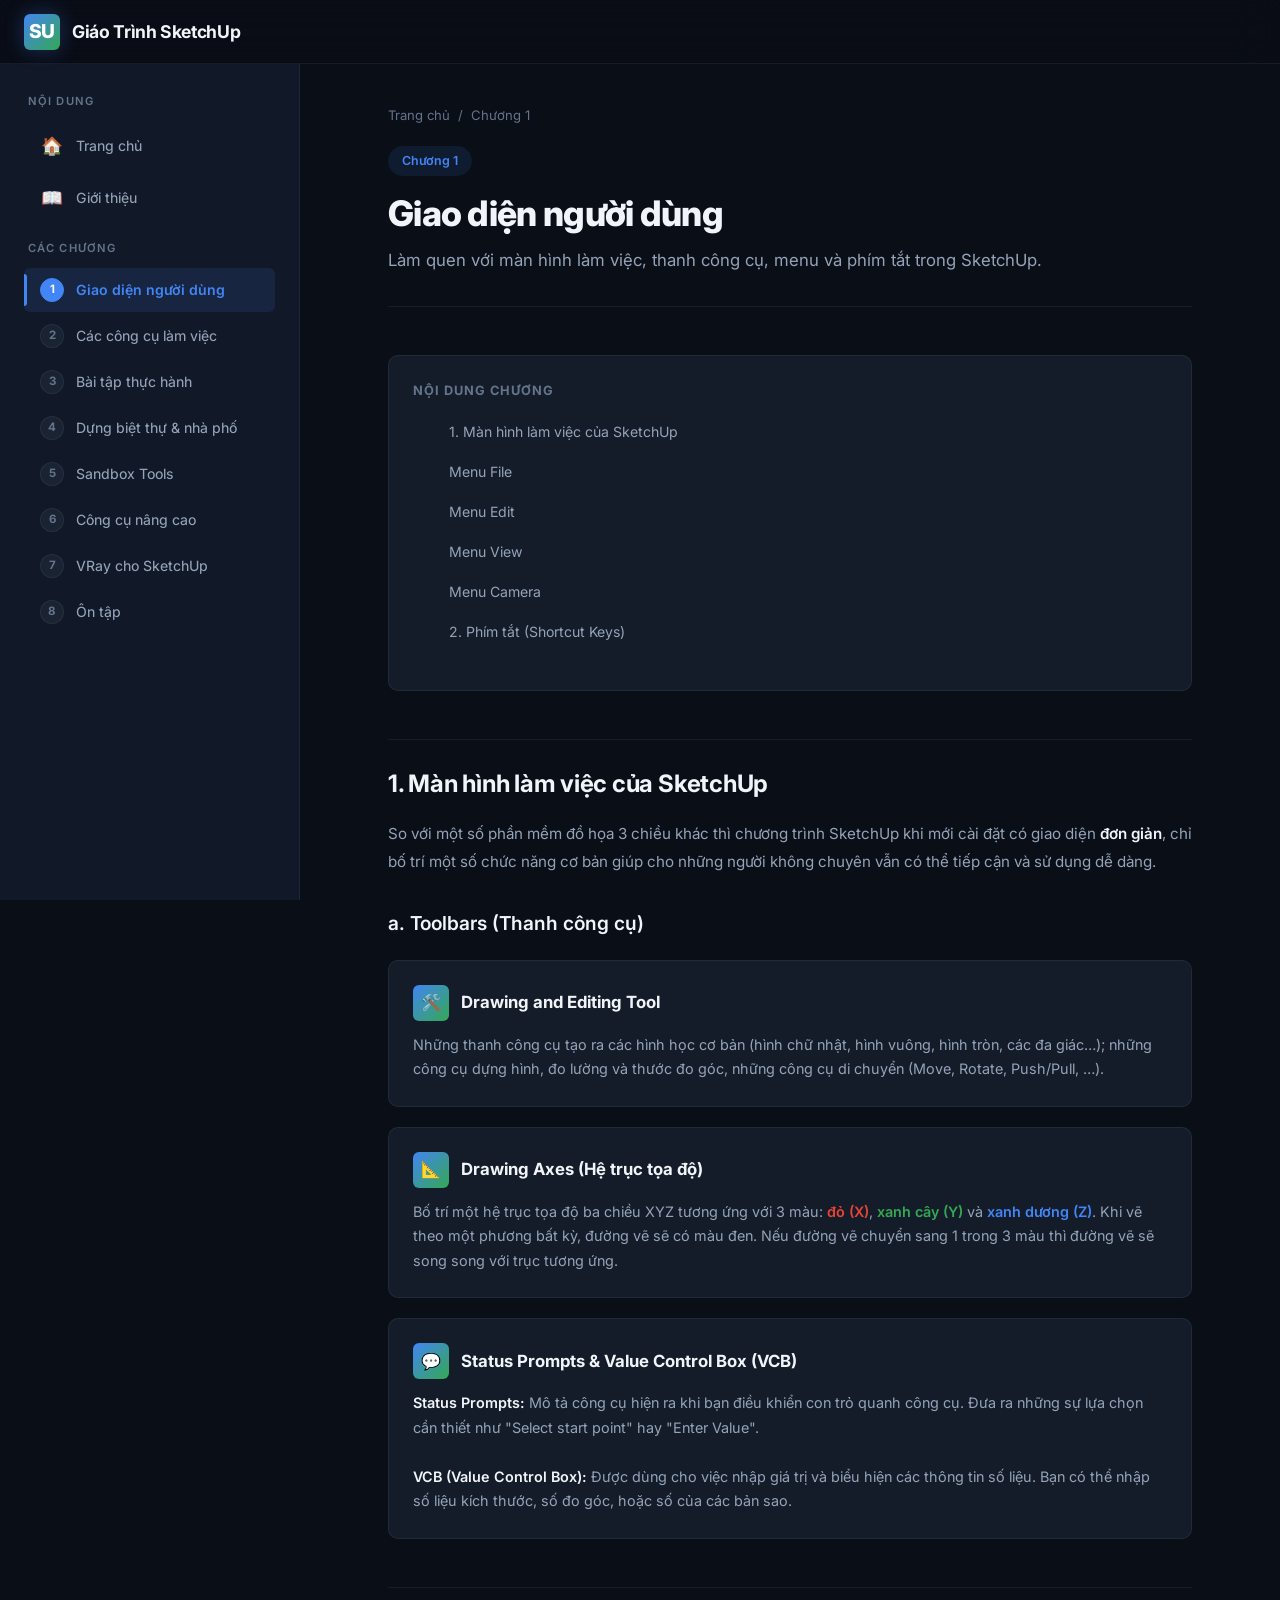
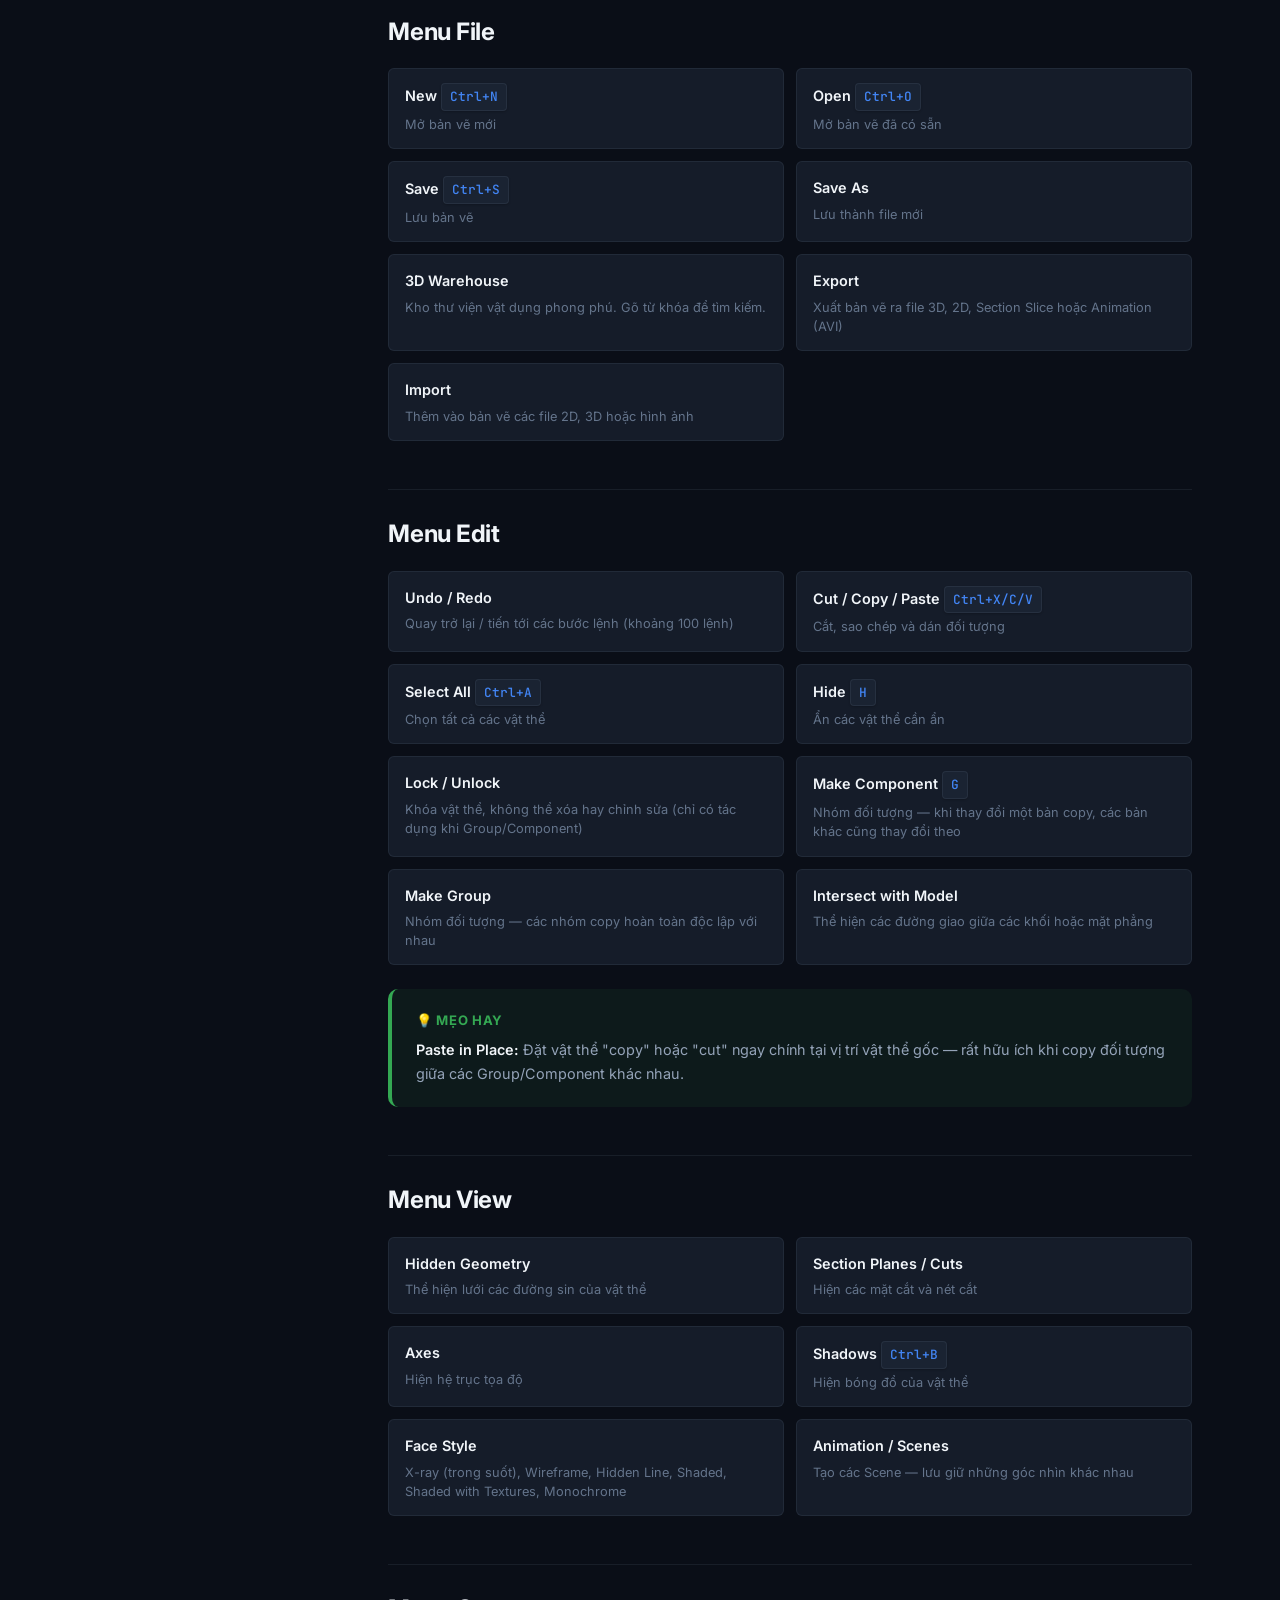
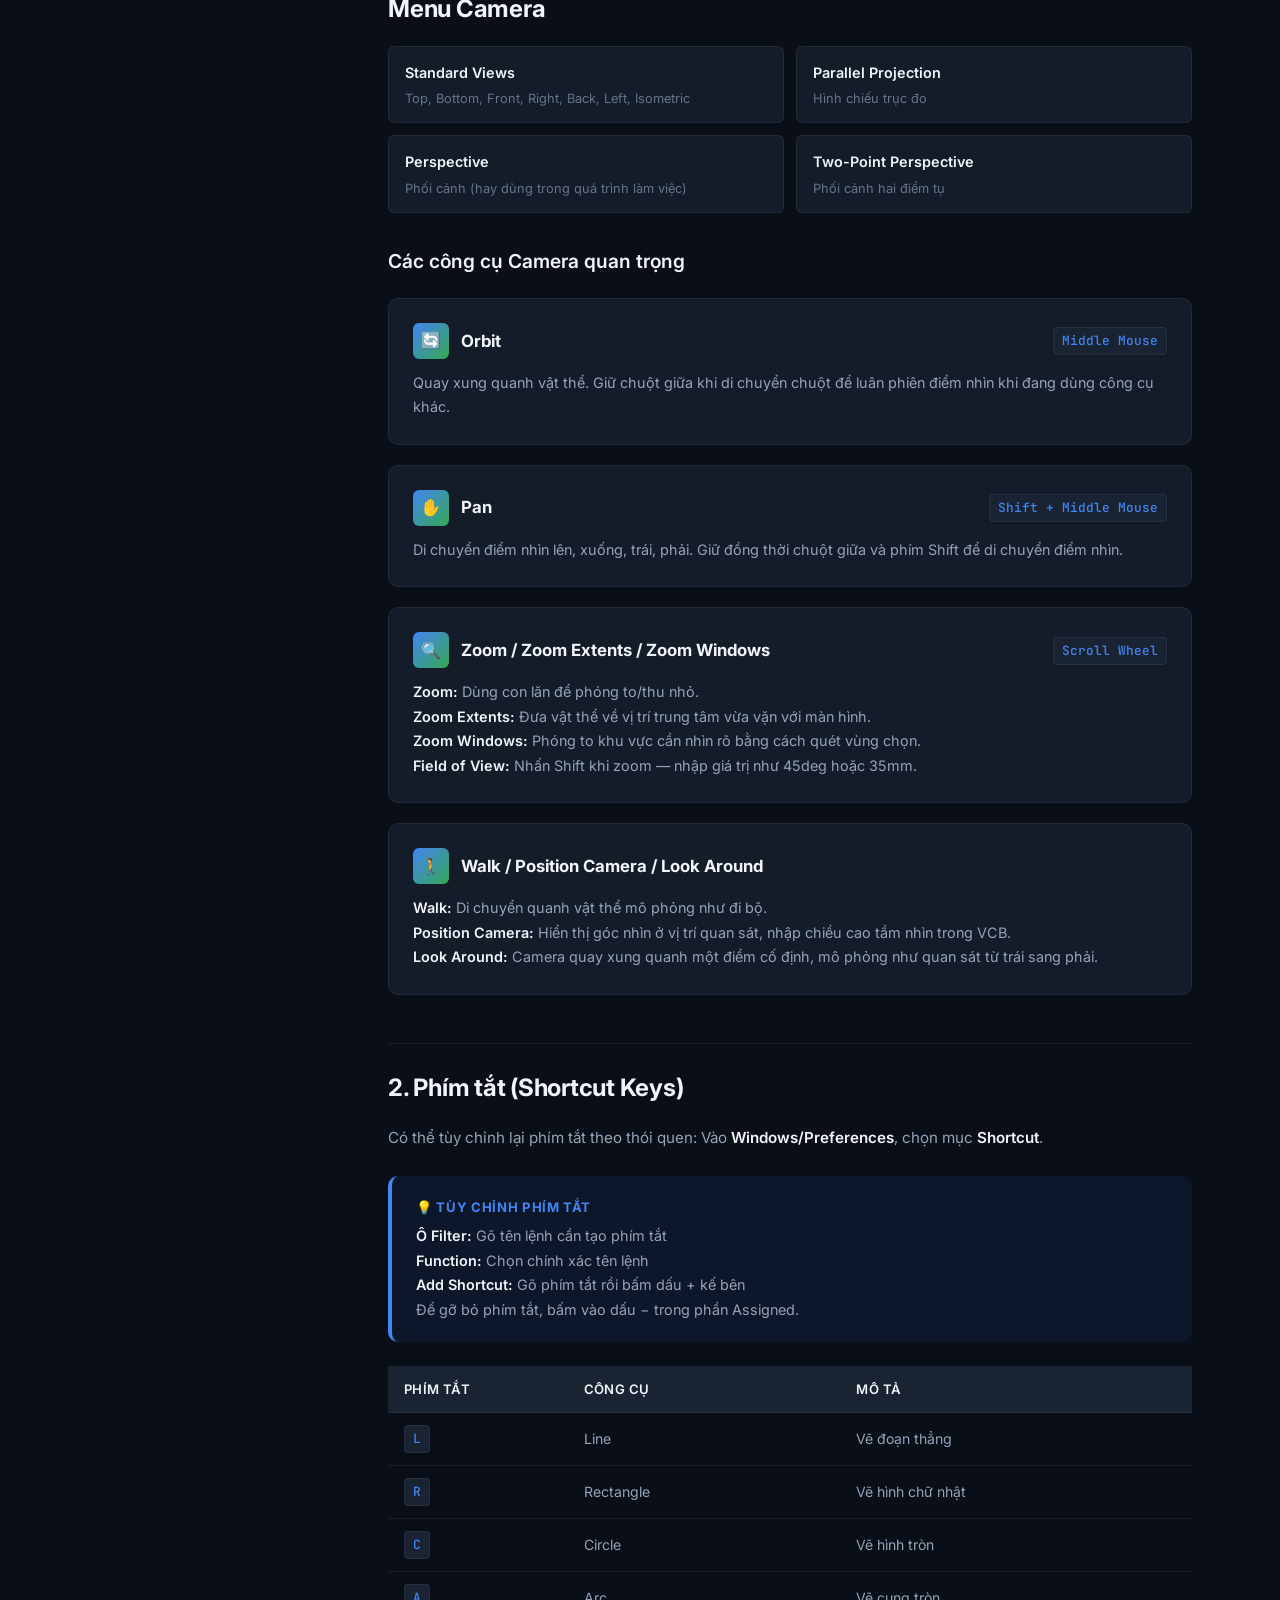
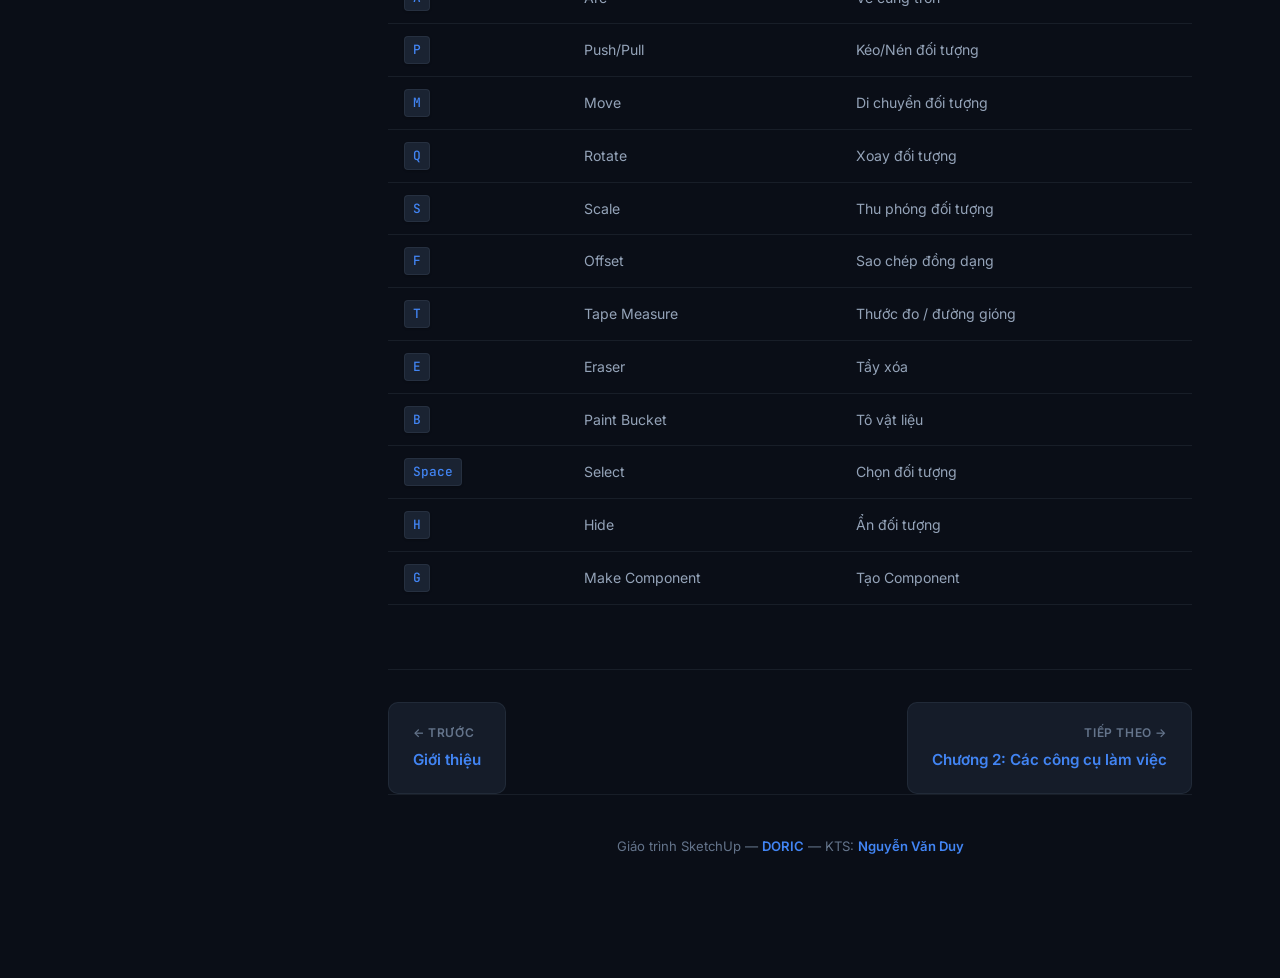
==== chapters/chuong1.html @ 097f3150 "Giao trinh SketchUp - 8 chuong + 9 du an thuc hanh" ====
<!DOCTYPE html>
<html lang="vi">
<head>
  <meta charset="UTF-8">
  <meta name="viewport" content="width=device-width, initial-scale=1.0">
  <meta name="description" content="Chương 1: Giao diện người dùng SketchUp - Toolbars, Menu, Shortcut Keys">
  <title>Chương 1: Giao diện người dùng | Giáo Trình SketchUp</title>
  <link rel="stylesheet" href="../styles.css">
</head>
<body>
  <div class="reading-progress" id="reading-progress"></div>
  <header class="header">
    <a href="../index.html" class="header__brand"><div class="header__logo">SU</div>Giáo Trình SketchUp</a>
    <button class="header__toggle" id="sidebar-toggle">☰</button>
  </header>
  <div class="sidebar-overlay" id="sidebar-overlay"></div>
  <aside class="sidebar" id="sidebar">
    <div class="sidebar__section">
      <div class="sidebar__label">Nội dung</div>
      <ul class="sidebar__nav">
        <li><a href="../index.html" class="sidebar__link"><span class="sidebar__icon">🏠</span>Trang chủ</a></li>
        <li><a href="gioi-thieu.html" class="sidebar__link"><span class="sidebar__icon">📖</span>Giới thiệu</a></li>
      </ul>
    </div>
    <div class="sidebar__section">
      <div class="sidebar__label">Các Chương</div>
      <ul class="sidebar__nav">
        <li><a href="chuong1.html" class="sidebar__link active"><span class="sidebar__chapter-num">1</span>Giao diện người dùng</a></li>
        <li><a href="chuong2.html" class="sidebar__link"><span class="sidebar__chapter-num">2</span>Các công cụ làm việc</a></li>
        <li><a href="chuong3.html" class="sidebar__link"><span class="sidebar__chapter-num">3</span>Bài tập thực hành</a></li>
        <li><a href="chuong4.html" class="sidebar__link"><span class="sidebar__chapter-num">4</span>Dựng biệt thự & nhà phố</a></li>
        <li><a href="chuong5.html" class="sidebar__link"><span class="sidebar__chapter-num">5</span>Sandbox Tools</a></li>
        <li><a href="chuong6.html" class="sidebar__link"><span class="sidebar__chapter-num">6</span>Công cụ nâng cao</a></li>
        <li><a href="chuong7.html" class="sidebar__link"><span class="sidebar__chapter-num">7</span>VRay cho SketchUp</a></li>
        <li><a href="chuong8.html" class="sidebar__link"><span class="sidebar__chapter-num">8</span>Ôn tập</a></li>
      </ul>
    </div>
  </aside>

  <main class="main">
    <div class="content">
      <div class="chapter-header">
        <div class="chapter-header__breadcrumb">
          <a href="../index.html">Trang chủ</a> <span>/</span> <span>Chương 1</span>
        </div>
        <div class="chapter-header__num">Chương 1</div>
        <h1 class="chapter-header__title">Giao diện người dùng</h1>
        <p class="chapter-header__desc">Làm quen với màn hình làm việc, thanh công cụ, menu và phím tắt trong SketchUp.</p>
      </div>

      <div class="chapter-content">
        <!-- TOC -->
        <div class="toc">
          <div class="toc__title">Nội dung chương</div>
          <ul class="toc__list">
            <li><a href="#man-hinh">1. Màn hình làm việc của SketchUp</a></li>
            <li><a href="#menu-file">Menu File</a></li>
            <li><a href="#menu-edit">Menu Edit</a></li>
            <li><a href="#menu-view">Menu View</a></li>
            <li><a href="#menu-camera">Menu Camera</a></li>
            <li><a href="#shortcut">2. Phím tắt (Shortcut Keys)</a></li>
          </ul>
        </div>

        <h2 id="man-hinh">1. Màn hình làm việc của SketchUp</h2>
        <p>
          So với một số phần mềm đồ họa 3 chiều khác thì chương trình SketchUp khi mới cài đặt 
          có giao diện <strong>đơn giản</strong>, chỉ bố trí một số chức năng cơ bản giúp cho những 
          người không chuyên vẫn có thể tiếp cận và sử dụng dễ dàng.
        </p>

        <h3>a. Toolbars (Thanh công cụ)</h3>
        
        <div class="tool-card">
          <div class="tool-card__header">
            <div class="tool-card__icon">🛠️</div>
            <div class="tool-card__name">Drawing and Editing Tool</div>
          </div>
          <div class="tool-card__body">
            Những thanh công cụ tạo ra các hình học cơ bản (hình chữ nhật, hình vuông, hình tròn, các đa giác…); 
            những công cụ dựng hình, đo lường và thước đo góc, những công cụ di chuyển (Move, Rotate, Push/Pull, …).
          </div>
        </div>

        <div class="tool-card">
          <div class="tool-card__header">
            <div class="tool-card__icon">📐</div>
            <div class="tool-card__name">Drawing Axes (Hệ trục tọa độ)</div>
          </div>
          <div class="tool-card__body">
            Bố trí một hệ trục tọa độ ba chiều XYZ tương ứng với 3 màu: 
            <strong style="color:#ea4335;">đỏ (X)</strong>, 
            <strong style="color:#34a853;">xanh cây (Y)</strong> và 
            <strong style="color:#4285f4;">xanh dương (Z)</strong>. 
            Khi vẽ theo một phương bất kỳ, đường vẽ sẽ có màu đen. 
            Nếu đường vẽ chuyển sang 1 trong 3 màu thì đường vẽ sẽ song song với trục tương ứng.
          </div>
        </div>

        <div class="tool-card">
          <div class="tool-card__header">
            <div class="tool-card__icon">💬</div>
            <div class="tool-card__name">Status Prompts & Value Control Box (VCB)</div>
          </div>
          <div class="tool-card__body">
            <strong>Status Prompts:</strong> Mô tả công cụ hiện ra khi bạn điều khiển con trỏ quanh công cụ. 
            Đưa ra những sự lựa chọn cần thiết như "Select start point" hay "Enter Value".<br><br>
            <strong>VCB (Value Control Box):</strong> Được dùng cho việc nhập giá trị và biểu hiện các thông tin số liệu. 
            Bạn có thể nhập số liệu kích thước, số đo góc, hoặc số của các bản sao.
          </div>
        </div>

        <h2 id="menu-file">Menu File</h2>
        <div class="menu-grid">
          <div class="menu-item">
            <div class="menu-item__name">New <span class="key">Ctrl+N</span></div>
            <div class="menu-item__desc">Mở bản vẽ mới</div>
          </div>
          <div class="menu-item">
            <div class="menu-item__name">Open <span class="key">Ctrl+O</span></div>
            <div class="menu-item__desc">Mở bản vẽ đã có sẵn</div>
          </div>
          <div class="menu-item">
            <div class="menu-item__name">Save <span class="key">Ctrl+S</span></div>
            <div class="menu-item__desc">Lưu bản vẽ</div>
          </div>
          <div class="menu-item">
            <div class="menu-item__name">Save As</div>
            <div class="menu-item__desc">Lưu thành file mới</div>
          </div>
          <div class="menu-item">
            <div class="menu-item__name">3D Warehouse</div>
            <div class="menu-item__desc">Kho thư viện vật dụng phong phú. Gõ từ khóa để tìm kiếm.</div>
          </div>
          <div class="menu-item">
            <div class="menu-item__name">Export</div>
            <div class="menu-item__desc">Xuất bản vẽ ra file 3D, 2D, Section Slice hoặc Animation (AVI)</div>
          </div>
          <div class="menu-item">
            <div class="menu-item__name">Import</div>
            <div class="menu-item__desc">Thêm vào bản vẽ các file 2D, 3D hoặc hình ảnh</div>
          </div>
        </div>

        <h2 id="menu-edit">Menu Edit</h2>
        <div class="menu-grid">
          <div class="menu-item">
            <div class="menu-item__name">Undo / Redo</div>
            <div class="menu-item__desc">Quay trở lại / tiến tới các bước lệnh (khoảng 100 lệnh)</div>
          </div>
          <div class="menu-item">
            <div class="menu-item__name">Cut / Copy / Paste <span class="key">Ctrl+X/C/V</span></div>
            <div class="menu-item__desc">Cắt, sao chép và dán đối tượng</div>
          </div>
          <div class="menu-item">
            <div class="menu-item__name">Select All <span class="key">Ctrl+A</span></div>
            <div class="menu-item__desc">Chọn tất cả các vật thể</div>
          </div>
          <div class="menu-item">
            <div class="menu-item__name">Hide <span class="key">H</span></div>
            <div class="menu-item__desc">Ẩn các vật thể cần ẩn</div>
          </div>
          <div class="menu-item">
            <div class="menu-item__name">Lock / Unlock</div>
            <div class="menu-item__desc">Khóa vật thể, không thể xóa hay chỉnh sửa (chỉ có tác dụng khi Group/Component)</div>
          </div>
          <div class="menu-item">
            <div class="menu-item__name">Make Component <span class="key">G</span></div>
            <div class="menu-item__desc">Nhóm đối tượng — khi thay đổi một bản copy, các bản khác cũng thay đổi theo</div>
          </div>
          <div class="menu-item">
            <div class="menu-item__name">Make Group</div>
            <div class="menu-item__desc">Nhóm đối tượng — các nhóm copy hoàn toàn độc lập với nhau</div>
          </div>
          <div class="menu-item">
            <div class="menu-item__name">Intersect with Model</div>
            <div class="menu-item__desc">Thể hiện các đường giao giữa các khối hoặc mặt phẳng</div>
          </div>
        </div>

        <div class="info-box info-box--tip">
          <div class="info-box__title">💡 Mẹo hay</div>
          <div class="info-box__content">
            <strong>Paste in Place:</strong> Đặt vật thể "copy" hoặc "cut" ngay chính tại vị trí vật thể gốc —  
            rất hữu ích khi copy đối tượng giữa các Group/Component khác nhau.
          </div>
        </div>

        <h2 id="menu-view">Menu View</h2>
        <div class="menu-grid">
          <div class="menu-item">
            <div class="menu-item__name">Hidden Geometry</div>
            <div class="menu-item__desc">Thể hiện lưới các đường sin của vật thể</div>
          </div>
          <div class="menu-item">
            <div class="menu-item__name">Section Planes / Cuts</div>
            <div class="menu-item__desc">Hiện các mặt cắt và nét cắt</div>
          </div>
          <div class="menu-item">
            <div class="menu-item__name">Axes</div>
            <div class="menu-item__desc">Hiện hệ trục tọa độ</div>
          </div>
          <div class="menu-item">
            <div class="menu-item__name">Shadows <span class="key">Ctrl+B</span></div>
            <div class="menu-item__desc">Hiện bóng đổ của vật thể</div>
          </div>
          <div class="menu-item">
            <div class="menu-item__name">Face Style</div>
            <div class="menu-item__desc">X-ray (trong suốt), Wireframe, Hidden Line, Shaded, Shaded with Textures, Monochrome</div>
          </div>
          <div class="menu-item">
            <div class="menu-item__name">Animation / Scenes</div>
            <div class="menu-item__desc">Tạo các Scene — lưu giữ những góc nhìn khác nhau</div>
          </div>
        </div>

        <h2 id="menu-camera">Menu Camera</h2>
        <div class="menu-grid">
          <div class="menu-item">
            <div class="menu-item__name">Standard Views</div>
            <div class="menu-item__desc">Top, Bottom, Front, Right, Back, Left, Isometric</div>
          </div>
          <div class="menu-item">
            <div class="menu-item__name">Parallel Projection</div>
            <div class="menu-item__desc">Hình chiếu trục đo</div>
          </div>
          <div class="menu-item">
            <div class="menu-item__name">Perspective</div>
            <div class="menu-item__desc">Phối cảnh (hay dùng trong quá trình làm việc)</div>
          </div>
          <div class="menu-item">
            <div class="menu-item__name">Two-Point Perspective</div>
            <div class="menu-item__desc">Phối cảnh hai điểm tụ</div>
          </div>
        </div>

        <h3>Các công cụ Camera quan trọng</h3>
        <div class="tool-card">
          <div class="tool-card__header">
            <div class="tool-card__icon">🔄</div>
            <div class="tool-card__name">Orbit</div>
            <div class="tool-card__shortcut"><span class="key">Middle Mouse</span></div>
          </div>
          <div class="tool-card__body">
            Quay xung quanh vật thể. Giữ chuột giữa khi di chuyển chuột để luân phiên điểm nhìn khi đang dùng công cụ khác.
          </div>
        </div>

        <div class="tool-card">
          <div class="tool-card__header">
            <div class="tool-card__icon">✋</div>
            <div class="tool-card__name">Pan</div>
            <div class="tool-card__shortcut"><span class="key">Shift + Middle Mouse</span></div>
          </div>
          <div class="tool-card__body">
            Di chuyển điểm nhìn lên, xuống, trái, phải. Giữ đồng thời chuột giữa và phím Shift để di chuyển điểm nhìn.
          </div>
        </div>

        <div class="tool-card">
          <div class="tool-card__header">
            <div class="tool-card__icon">🔍</div>
            <div class="tool-card__name">Zoom / Zoom Extents / Zoom Windows</div>
            <div class="tool-card__shortcut"><span class="key">Scroll Wheel</span></div>
          </div>
          <div class="tool-card__body">
            <strong>Zoom:</strong> Dùng con lăn để phóng to/thu nhỏ.<br>
            <strong>Zoom Extents:</strong> Đưa vật thể về vị trí trung tâm vừa vặn với màn hình.<br>
            <strong>Zoom Windows:</strong> Phóng to khu vực cần nhìn rõ bằng cách quét vùng chọn.<br>
            <strong>Field of View:</strong> Nhấn Shift khi zoom — nhập giá trị như 45deg hoặc 35mm.
          </div>
        </div>

        <div class="tool-card">
          <div class="tool-card__header">
            <div class="tool-card__icon">🚶</div>
            <div class="tool-card__name">Walk / Position Camera / Look Around</div>
          </div>
          <div class="tool-card__body">
            <strong>Walk:</strong> Di chuyển quanh vật thể mô phỏng như đi bộ.<br>
            <strong>Position Camera:</strong> Hiển thị góc nhìn ở vị trí quan sát, nhập chiều cao tầm nhìn trong VCB.<br>
            <strong>Look Around:</strong> Camera quay xung quanh một điểm cố định, mô phỏng như quan sát từ trái sang phải.
          </div>
        </div>

        <h2 id="shortcut">2. Phím tắt (Shortcut Keys)</h2>
        <p>
          Có thể tùy chỉnh lại phím tắt theo thói quen: Vào <strong>Windows/Preferences</strong>, chọn mục <strong>Shortcut</strong>.
        </p>

        <div class="info-box info-box--note">
          <div class="info-box__title">💡 Tùy chỉnh phím tắt</div>
          <div class="info-box__content">
            <strong>Ô Filter:</strong> Gõ tên lệnh cần tạo phím tắt<br>
            <strong>Function:</strong> Chọn chính xác tên lệnh<br>
            <strong>Add Shortcut:</strong> Gõ phím tắt rồi bấm dấu + kế bên<br>
            Để gỡ bỏ phím tắt, bấm vào dấu − trong phần Assigned.
          </div>
        </div>

        <table>
          <thead>
            <tr>
              <th>Phím tắt</th>
              <th>Công cụ</th>
              <th>Mô tả</th>
            </tr>
          </thead>
          <tbody>
            <tr><td><span class="key">L</span></td><td>Line</td><td>Vẽ đoạn thẳng</td></tr>
            <tr><td><span class="key">R</span></td><td>Rectangle</td><td>Vẽ hình chữ nhật</td></tr>
            <tr><td><span class="key">C</span></td><td>Circle</td><td>Vẽ hình tròn</td></tr>
            <tr><td><span class="key">A</span></td><td>Arc</td><td>Vẽ cung tròn</td></tr>
            <tr><td><span class="key">P</span></td><td>Push/Pull</td><td>Kéo/Nén đối tượng</td></tr>
            <tr><td><span class="key">M</span></td><td>Move</td><td>Di chuyển đối tượng</td></tr>
            <tr><td><span class="key">Q</span></td><td>Rotate</td><td>Xoay đối tượng</td></tr>
            <tr><td><span class="key">S</span></td><td>Scale</td><td>Thu phóng đối tượng</td></tr>
            <tr><td><span class="key">F</span></td><td>Offset</td><td>Sao chép đồng dạng</td></tr>
            <tr><td><span class="key">T</span></td><td>Tape Measure</td><td>Thước đo / đường gióng</td></tr>
            <tr><td><span class="key">E</span></td><td>Eraser</td><td>Tẩy xóa</td></tr>
            <tr><td><span class="key">B</span></td><td>Paint Bucket</td><td>Tô vật liệu</td></tr>
            <tr><td><span class="key">Space</span></td><td>Select</td><td>Chọn đối tượng</td></tr>
            <tr><td><span class="key">H</span></td><td>Hide</td><td>Ẩn đối tượng</td></tr>
            <tr><td><span class="key">G</span></td><td>Make Component</td><td>Tạo Component</td></tr>
          </tbody>
        </table>
      </div>

      <div class="chapter-nav">
        <a href="gioi-thieu.html" class="chapter-nav__link chapter-nav__link--prev">
          <span class="chapter-nav__label">← Trước</span>
          <span class="chapter-nav__title">Giới thiệu</span>
        </a>
        <a href="chuong2.html" class="chapter-nav__link chapter-nav__link--next">
          <span class="chapter-nav__label">Tiếp theo →</span>
          <span class="chapter-nav__title">Chương 2: Các công cụ làm việc</span>
        </a>
      </div>

      <footer class="footer">
        <p class="footer__text">Giáo trình SketchUp — <span class="footer__author">DORIC</span> — KTS: <span class="footer__author">Nguyễn Văn Duy</span></p>
      </footer>
    </div>
  </main>
  <script src="../script.js"></script>
</body>
</html>
---- styles.css ----
/* ============================================
   GIÁO TRÌNH SKETCHUP - DESIGN SYSTEM
   ============================================ */

@import url('https://fonts.googleapis.com/css2?family=Inter:wght@300;400;500;600;700;800&family=JetBrains+Mono:wght@400;500&display=swap');

/* ── CSS Custom Properties ── */
:root {
  /* Colors - Dark Theme */
  --bg-primary: #0a0e17;
  --bg-secondary: #111827;
  --bg-tertiary: #1a2332;
  --bg-card: rgba(26, 35, 50, 0.7);
  --bg-glass: rgba(17, 24, 39, 0.6);
  --bg-hover: rgba(66, 133, 244, 0.08);
  
  /* SketchUp Brand Colors */
  --accent-primary: #4285f4;
  --accent-secondary: #34a853;
  --accent-warning: #fbbc04;
  --accent-danger: #ea4335;
  --accent-purple: #a78bfa;
  --accent-cyan: #22d3ee;
  --accent-gradient: linear-gradient(135deg, #4285f4, #34a853);
  --accent-glow: 0 0 20px rgba(66, 133, 244, 0.3);
  
  /* Text Colors */
  --text-primary: #f1f5f9;
  --text-secondary: #94a3b8;
  --text-muted: #64748b;
  --text-accent: #60a5fa;
  
  /* Borders */
  --border-color: rgba(148, 163, 184, 0.1);
  --border-hover: rgba(66, 133, 244, 0.3);
  
  /* Spacing */
  --sidebar-width: 300px;
  --header-height: 64px;
  --content-max-width: 900px;
  
  /* Transitions */
  --transition-fast: 150ms cubic-bezier(0.4, 0, 0.2, 1);
  --transition-base: 250ms cubic-bezier(0.4, 0, 0.2, 1);
  --transition-slow: 400ms cubic-bezier(0.4, 0, 0.2, 1);
  
  /* Radius */
  --radius-sm: 6px;
  --radius-md: 10px;
  --radius-lg: 16px;
  --radius-xl: 24px;
  
  /* Shadows */
  --shadow-sm: 0 1px 3px rgba(0, 0, 0, 0.3);
  --shadow-md: 0 4px 12px rgba(0, 0, 0, 0.4);
  --shadow-lg: 0 10px 30px rgba(0, 0, 0, 0.5);
  --shadow-glow: 0 0 40px rgba(66, 133, 244, 0.15);
}

/* ── Reset & Base ── */
*, *::before, *::after {
  margin: 0;
  padding: 0;
  box-sizing: border-box;
}

html {
  scroll-behavior: smooth;
  font-size: 16px;
}

body {
  font-family: 'Inter', -apple-system, BlinkMacSystemFont, sans-serif;
  background: var(--bg-primary);
  color: var(--text-primary);
  line-height: 1.7;
  min-height: 100vh;
  overflow-x: hidden;
  -webkit-font-smoothing: antialiased;
}

::selection {
  background: rgba(66, 133, 244, 0.3);
  color: var(--text-primary);
}

::-webkit-scrollbar {
  width: 6px;
}
::-webkit-scrollbar-track {
  background: var(--bg-primary);
}
::-webkit-scrollbar-thumb {
  background: var(--text-muted);
  border-radius: 3px;
}
::-webkit-scrollbar-thumb:hover {
  background: var(--text-secondary);
}

a {
  color: var(--text-accent);
  text-decoration: none;
  transition: color var(--transition-fast);
}
a:hover {
  color: var(--accent-primary);
}

img {
  max-width: 100%;
  height: auto;
}

/* ── Progress Bar ── */
.reading-progress {
  position: fixed;
  top: 0;
  left: 0;
  width: 0%;
  height: 3px;
  background: var(--accent-gradient);
  z-index: 10000;
  transition: width 100ms linear;
  box-shadow: 0 0 10px rgba(66, 133, 244, 0.5);
}

/* ── Header ── */
.header {
  position: fixed;
  top: 0;
  left: 0;
  right: 0;
  height: var(--header-height);
  background: rgba(10, 14, 23, 0.85);
  backdrop-filter: blur(20px);
  -webkit-backdrop-filter: blur(20px);
  border-bottom: 1px solid var(--border-color);
  z-index: 1000;
  display: flex;
  align-items: center;
  padding: 0 24px;
}

.header__brand {
  display: flex;
  align-items: center;
  gap: 12px;
  font-weight: 700;
  font-size: 1.1rem;
  letter-spacing: -0.02em;
  color: var(--text-primary);
  text-decoration: none;
}

.header__logo {
  width: 36px;
  height: 36px;
  background: var(--accent-gradient);
  border-radius: var(--radius-sm);
  display: flex;
  align-items: center;
  justify-content: center;
  font-size: 1.2rem;
  font-weight: 800;
  color: white;
  box-shadow: var(--accent-glow);
}

.header__toggle {
  display: none;
  background: none;
  border: none;
  color: var(--text-primary);
  cursor: pointer;
  padding: 8px;
  margin-left: auto;
  font-size: 1.5rem;
  line-height: 1;
}

/* ── Sidebar ── */
.sidebar {
  position: fixed;
  top: var(--header-height);
  left: 0;
  width: var(--sidebar-width);
  height: calc(100vh - var(--header-height));
  background: var(--bg-secondary);
  border-right: 1px solid var(--border-color);
  overflow-y: auto;
  z-index: 900;
  padding: 20px 0;
  transition: transform var(--transition-base);
}

.sidebar__section {
  padding: 0 16px;
  margin-bottom: 8px;
}

.sidebar__label {
  font-size: 0.7rem;
  font-weight: 600;
  text-transform: uppercase;
  letter-spacing: 0.1em;
  color: var(--text-muted);
  padding: 8px 12px;
}

.sidebar__nav {
  list-style: none;
}

.sidebar__link {
  display: flex;
  align-items: center;
  gap: 12px;
  padding: 10px 16px;
  margin: 2px 8px;
  border-radius: var(--radius-sm);
  color: var(--text-secondary);
  font-size: 0.88rem;
  font-weight: 450;
  transition: all var(--transition-fast);
  text-decoration: none;
  position: relative;
}

.sidebar__link:hover {
  background: var(--bg-hover);
  color: var(--text-primary);
}

.sidebar__link.active {
  background: rgba(66, 133, 244, 0.12);
  color: var(--accent-primary);
  font-weight: 600;
}

.sidebar__link.active::before {
  content: '';
  position: absolute;
  left: 0;
  top: 6px;
  bottom: 6px;
  width: 3px;
  background: var(--accent-primary);
  border-radius: 0 3px 3px 0;
}

.sidebar__icon {
  font-size: 1.1rem;
  width: 24px;
  text-align: center;
  flex-shrink: 0;
}

.sidebar__chapter-num {
  display: inline-flex;
  align-items: center;
  justify-content: center;
  width: 24px;
  height: 24px;
  background: var(--bg-tertiary);
  border-radius: 50%;
  font-size: 0.72rem;
  font-weight: 700;
  color: var(--text-muted);
  flex-shrink: 0;
  border: 1px solid var(--border-color);
}

.sidebar__link.active .sidebar__chapter-num {
  background: var(--accent-primary);
  color: white;
  border-color: var(--accent-primary);
}

/* ── Main Content ── */
.main {
  margin-left: var(--sidebar-width);
  margin-top: var(--header-height);
  min-height: calc(100vh - var(--header-height));
}

.content {
  max-width: var(--content-max-width);
  margin: 0 auto;
  padding: 40px 48px 80px;
}

/* ── Landing Page ── */
.hero {
  text-align: center;
  padding: 80px 0 60px;
  position: relative;
}

.hero__badge {
  display: inline-flex;
  align-items: center;
  gap: 8px;
  padding: 6px 16px;
  background: rgba(66, 133, 244, 0.1);
  border: 1px solid rgba(66, 133, 244, 0.2);
  border-radius: 100px;
  font-size: 0.8rem;
  color: var(--accent-primary);
  font-weight: 500;
  margin-bottom: 24px;
}

.hero__title {
  font-size: 3rem;
  font-weight: 800;
  letter-spacing: -0.03em;
  line-height: 1.15;
  margin-bottom: 20px;
  background: linear-gradient(135deg, var(--text-primary) 0%, var(--text-secondary) 100%);
  -webkit-background-clip: text;
  -webkit-text-fill-color: transparent;
  background-clip: text;
}

.hero__title span {
  background: var(--accent-gradient);
  -webkit-background-clip: text;
  -webkit-text-fill-color: transparent;
  background-clip: text;
}

.hero__subtitle {
  font-size: 1.15rem;
  color: var(--text-secondary);
  max-width: 600px;
  margin: 0 auto 40px;
  line-height: 1.7;
}

.hero__stats {
  display: flex;
  justify-content: center;
  gap: 48px;
  margin-top: 40px;
}

.hero__stat {
  text-align: center;
}

.hero__stat-value {
  font-size: 2rem;
  font-weight: 800;
  color: var(--accent-primary);
}

.hero__stat-label {
  font-size: 0.82rem;
  color: var(--text-muted);
  margin-top: 4px;
}

/* ── Chapter Cards ── */
.chapters-grid {
  display: grid;
  grid-template-columns: repeat(auto-fill, minmax(320px, 1fr));
  gap: 20px;
  margin-top: 48px;
}

.chapter-card {
  background: var(--bg-card);
  border: 1px solid var(--border-color);
  border-radius: var(--radius-lg);
  padding: 28px;
  transition: all var(--transition-base);
  cursor: pointer;
  text-decoration: none;
  display: block;
  position: relative;
  overflow: hidden;
}

.chapter-card::before {
  content: '';
  position: absolute;
  top: 0;
  left: 0;
  right: 0;
  height: 3px;
  background: var(--accent-gradient);
  opacity: 0;
  transition: opacity var(--transition-base);
}

.chapter-card:hover {
  border-color: var(--border-hover);
  transform: translateY(-4px);
  box-shadow: var(--shadow-lg), var(--shadow-glow);
}

.chapter-card:hover::before {
  opacity: 1;
}

.chapter-card__header {
  display: flex;
  align-items: center;
  gap: 14px;
  margin-bottom: 14px;
}

.chapter-card__num {
  width: 42px;
  height: 42px;
  background: var(--accent-gradient);
  border-radius: var(--radius-md);
  display: flex;
  align-items: center;
  justify-content: center;
  font-size: 1rem;
  font-weight: 800;
  color: white;
  flex-shrink: 0;
}

.chapter-card__title {
  font-size: 1.05rem;
  font-weight: 700;
  color: var(--text-primary);
  line-height: 1.3;
}

.chapter-card__desc {
  font-size: 0.88rem;
  color: var(--text-secondary);
  line-height: 1.6;
}

.chapter-card__tags {
  display: flex;
  flex-wrap: wrap;
  gap: 6px;
  margin-top: 16px;
}

.chapter-card__tag {
  padding: 3px 10px;
  background: rgba(66, 133, 244, 0.08);
  border-radius: 100px;
  font-size: 0.72rem;
  color: var(--accent-primary);
  font-weight: 500;
}

/* ── Chapter Content Pages ── */
.chapter-header {
  margin-bottom: 48px;
  padding-bottom: 32px;
  border-bottom: 1px solid var(--border-color);
}

.chapter-header__breadcrumb {
  display: flex;
  align-items: center;
  gap: 8px;
  font-size: 0.82rem;
  color: var(--text-muted);
  margin-bottom: 20px;
}

.chapter-header__breadcrumb a {
  color: var(--text-muted);
}
.chapter-header__breadcrumb a:hover {
  color: var(--accent-primary);
}

.chapter-header__num {
  display: inline-flex;
  align-items: center;
  gap: 8px;
  padding: 4px 14px;
  background: rgba(66, 133, 244, 0.1);
  border-radius: 100px;
  font-size: 0.78rem;
  font-weight: 600;
  color: var(--accent-primary);
  margin-bottom: 16px;
}

.chapter-header__title {
  font-size: 2.2rem;
  font-weight: 800;
  letter-spacing: -0.02em;
  line-height: 1.2;
  margin-bottom: 12px;
}

.chapter-header__desc {
  font-size: 1.05rem;
  color: var(--text-secondary);
  line-height: 1.7;
}

/* ── Typography for Chapter Content ── */
.chapter-content h2 {
  font-size: 1.5rem;
  font-weight: 700;
  margin-top: 48px;
  margin-bottom: 16px;
  padding-top: 24px;
  border-top: 1px solid var(--border-color);
  color: var(--text-primary);
  letter-spacing: -0.01em;
}

.chapter-content h2:first-child {
  margin-top: 0;
  padding-top: 0;
  border-top: none;
}

.chapter-content h3 {
  font-size: 1.2rem;
  font-weight: 600;
  margin-top: 32px;
  margin-bottom: 12px;
  color: var(--text-primary);
}

.chapter-content h4 {
  font-size: 1.05rem;
  font-weight: 600;
  margin-top: 24px;
  margin-bottom: 10px;
  color: var(--accent-primary);
}

.chapter-content p {
  margin-bottom: 16px;
  color: var(--text-secondary);
  font-size: 0.95rem;
  line-height: 1.8;
}

.chapter-content ul, .chapter-content ol {
  margin-bottom: 16px;
  padding-left: 24px;
}

.chapter-content li {
  margin-bottom: 8px;
  color: var(--text-secondary);
  font-size: 0.95rem;
  line-height: 1.7;
}

.chapter-content strong {
  color: var(--text-primary);
  font-weight: 600;
}

/* ── Info Boxes ── */
.info-box {
  padding: 20px 24px;
  border-radius: var(--radius-md);
  margin: 24px 0;
  border-left: 4px solid;
  font-size: 0.9rem;
}

.info-box--tip {
  background: rgba(52, 168, 83, 0.08);
  border-color: var(--accent-secondary);
}
.info-box--tip .info-box__title { color: var(--accent-secondary); }

.info-box--note {
  background: rgba(66, 133, 244, 0.08);
  border-color: var(--accent-primary);
}
.info-box--note .info-box__title { color: var(--accent-primary); }

.info-box--warning {
  background: rgba(251, 188, 4, 0.08);
  border-color: var(--accent-warning);
}
.info-box--warning .info-box__title { color: var(--accent-warning); }

.info-box__title {
  font-weight: 700;
  font-size: 0.82rem;
  text-transform: uppercase;
  letter-spacing: 0.05em;
  margin-bottom: 6px;
}

.info-box__content {
  color: var(--text-secondary);
  line-height: 1.7;
}

/* ── Shortcut/Key Display ── */
.key {
  display: inline-block;
  padding: 2px 8px;
  background: var(--bg-tertiary);
  border: 1px solid var(--border-color);
  border-radius: 4px;
  font-family: 'JetBrains Mono', monospace;
  font-size: 0.8rem;
  font-weight: 500;
  color: var(--accent-primary);
  white-space: nowrap;
  box-shadow: 0 1px 2px rgba(0,0,0,0.2);
}

/* ── Tool Card ── */
.tool-card {
  background: var(--bg-card);
  border: 1px solid var(--border-color);
  border-radius: var(--radius-md);
  padding: 24px;
  margin: 20px 0;
  transition: border-color var(--transition-fast);
}
.tool-card:hover {
  border-color: var(--border-hover);
}

.tool-card__header {
  display: flex;
  align-items: center;
  gap: 12px;
  margin-bottom: 12px;
}

.tool-card__icon {
  width: 36px;
  height: 36px;
  background: var(--accent-gradient);
  border-radius: var(--radius-sm);
  display: flex;
  align-items: center;
  justify-content: center;
  font-size: 1rem;
  color: white;
}

.tool-card__name {
  font-weight: 700;
  font-size: 1.05rem;
  color: var(--text-primary);
}

.tool-card__shortcut {
  margin-left: auto;
}

.tool-card__body {
  color: var(--text-secondary);
  font-size: 0.9rem;
  line-height: 1.7;
}

/* ── Steps List ── */
.steps {
  list-style: none;
  padding: 0;
  counter-reset: step-counter;
}

.steps li {
  counter-increment: step-counter;
  position: relative;
  padding: 16px 16px 16px 56px;
  margin-bottom: 8px;
  background: var(--bg-card);
  border-radius: var(--radius-md);
  border: 1px solid var(--border-color);
  transition: all var(--transition-fast);
}

.steps li:hover {
  border-color: var(--border-hover);
}

.steps li::before {
  content: counter(step-counter);
  position: absolute;
  left: 16px;
  top: 16px;
  width: 28px;
  height: 28px;
  background: var(--accent-gradient);
  border-radius: 50%;
  display: flex;
  align-items: center;
  justify-content: center;
  font-size: 0.78rem;
  font-weight: 700;
  color: white;
}

/* ── Table ── */
.chapter-content table {
  width: 100%;
  border-collapse: collapse;
  margin: 24px 0;
  font-size: 0.88rem;
}

.chapter-content th, .chapter-content td {
  padding: 12px 16px;
  text-align: left;
  border-bottom: 1px solid var(--border-color);
}

.chapter-content th {
  background: var(--bg-tertiary);
  font-weight: 600;
  color: var(--text-primary);
  font-size: 0.82rem;
  text-transform: uppercase;
  letter-spacing: 0.03em;
}

.chapter-content td {
  color: var(--text-secondary);
}

.chapter-content tr:hover td {
  background: var(--bg-hover);
}

/* ── Chapter Navigation ── */
.chapter-nav {
  display: flex;
  justify-content: space-between;
  gap: 20px;
  margin-top: 64px;
  padding-top: 32px;
  border-top: 1px solid var(--border-color);
}

.chapter-nav__link {
  display: flex;
  flex-direction: column;
  padding: 20px 24px;
  background: var(--bg-card);
  border: 1px solid var(--border-color);
  border-radius: var(--radius-md);
  text-decoration: none;
  transition: all var(--transition-base);
  max-width: 45%;
}

.chapter-nav__link:hover {
  border-color: var(--border-hover);
  transform: translateY(-2px);
  box-shadow: var(--shadow-md);
}

.chapter-nav__link--prev {
  align-items: flex-start;
}
.chapter-nav__link--next {
  align-items: flex-end;
  margin-left: auto;
}

.chapter-nav__label {
  font-size: 0.75rem;
  color: var(--text-muted);
  text-transform: uppercase;
  letter-spacing: 0.05em;
  font-weight: 600;
  margin-bottom: 4px;
}

.chapter-nav__title {
  font-size: 0.95rem;
  font-weight: 600;
  color: var(--accent-primary);
}

/* ── Footer ── */
.footer {
  padding: 40px 48px;
  border-top: 1px solid var(--border-color);
  text-align: center;
}

.footer__text {
  font-size: 0.82rem;
  color: var(--text-muted);
  line-height: 1.8;
}

.footer__author {
  color: var(--accent-primary);
  font-weight: 600;
}

/* ── TOC (Table of Contents) ── */
.toc {
  background: var(--bg-card);
  border: 1px solid var(--border-color);
  border-radius: var(--radius-md);
  padding: 24px;
  margin: 24px 0;
}

.toc__title {
  font-size: 0.8rem;
  text-transform: uppercase;
  letter-spacing: 0.08em;
  color: var(--text-muted);
  font-weight: 700;
  margin-bottom: 12px;
}

.toc__list {
  list-style: none;
  padding: 0;
}

.toc__list li {
  margin-bottom: 4px;
}

.toc__list a {
  display: block;
  padding: 6px 12px;
  font-size: 0.88rem;
  color: var(--text-secondary);
  border-radius: var(--radius-sm);
  transition: all var(--transition-fast);
}

.toc__list a:hover {
  background: var(--bg-hover);
  color: var(--accent-primary);
}

/* ── Animations ── */
@keyframes fadeInUp {
  from {
    opacity: 0;
    transform: translateY(20px);
  }
  to {
    opacity: 1;
    transform: translateY(0);
  }
}

@keyframes fadeIn {
  from { opacity: 0; }
  to { opacity: 1; }
}

.animate-in {
  animation: fadeInUp 0.6s ease-out forwards;
  opacity: 0;
}

.animate-in:nth-child(1) { animation-delay: 0.1s; }
.animate-in:nth-child(2) { animation-delay: 0.2s; }
.animate-in:nth-child(3) { animation-delay: 0.3s; }
.animate-in:nth-child(4) { animation-delay: 0.4s; }
.animate-in:nth-child(5) { animation-delay: 0.5s; }
.animate-in:nth-child(6) { animation-delay: 0.6s; }
.animate-in:nth-child(7) { animation-delay: 0.7s; }
.animate-in:nth-child(8) { animation-delay: 0.8s; }
.animate-in:nth-child(9) { animation-delay: 0.9s; }

/* ── Responsive ── */
@media (max-width: 1024px) {
  :root {
    --sidebar-width: 260px;
  }
  
  .content {
    padding: 32px 32px 60px;
  }
}

@media (max-width: 768px) {
  .header__toggle {
    display: block;
  }
  
  .sidebar {
    transform: translateX(-100%);
  }
  .sidebar.open {
    transform: translateX(0);
    box-shadow: var(--shadow-lg);
  }
  
  .main {
    margin-left: 0;
  }
  
  .content {
    padding: 24px 20px 60px;
  }
  
  .hero__title {
    font-size: 2rem;
  }
  
  .hero__stats {
    gap: 24px;
  }
  
  .chapters-grid {
    grid-template-columns: 1fr;
  }
  
  .chapter-header__title {
    font-size: 1.6rem;
  }
  
  .chapter-nav {
    flex-direction: column;
  }
  .chapter-nav__link {
    max-width: 100%;
  }
}

/* ── Overlay for mobile sidebar ── */
.sidebar-overlay {
  display: none;
  position: fixed;
  top: 0;
  left: 0;
  right: 0;
  bottom: 0;
  background: rgba(0, 0, 0, 0.5);
  z-index: 899;
}

.sidebar-overlay.active {
  display: block;
}

/* ── Menu Section styling ── */
.menu-grid {
  display: grid;
  grid-template-columns: 1fr 1fr;
  gap: 12px;
  margin: 16px 0;
}

.menu-item {
  padding: 14px 16px;
  background: var(--bg-card);
  border: 1px solid var(--border-color);
  border-radius: var(--radius-sm);
  transition: border-color var(--transition-fast);
}

.menu-item:hover {
  border-color: var(--border-hover);
}

.menu-item__name {
  font-weight: 600;
  font-size: 0.9rem;
  color: var(--text-primary);
  margin-bottom: 4px;
}

.menu-item__desc {
  font-size: 0.8rem;
  color: var(--text-muted);
  line-height: 1.5;
}

/* ── Shortcut Table ── */
.shortcut-table {
  width: 100%;
  border-collapse: collapse;
}

.shortcut-table td {
  padding: 8px 12px;
  border-bottom: 1px solid var(--border-color);
  font-size: 0.88rem;
}

.shortcut-table td:first-child {
  width: 120px;
  text-align: center;
}

/* ── Section divider ── */
.section-divider {
  height: 1px;
  background: var(--border-color);
  margin: 40px 0;
}

/* Plugin grid for chapter 6 */
.plugin-grid {
  display: grid;
  grid-template-columns: repeat(auto-fill, minmax(280px, 1fr));
  gap: 16px;
  margin: 20px 0;
}

.plugin-item {
  padding: 18px 20px;
  background: var(--bg-card);
  border: 1px solid var(--border-color);
  border-radius: var(--radius-md);
  transition: all var(--transition-fast);
}

.plugin-item:hover {
  border-color: var(--border-hover);
  transform: translateY(-2px);
}

.plugin-item__num {
  font-size: 0.72rem;
  color: var(--accent-primary);
  font-weight: 700;
  margin-bottom: 4px;
}

.plugin-item__name {
  font-weight: 600;
  font-size: 0.95rem;
  color: var(--text-primary);
  margin-bottom: 6px;
}

.plugin-item__desc {
  font-size: 0.82rem;
  color: var(--text-muted);
  line-height: 1.5;
}

/* ── Project Meta (du-an-thuc-hanh) ── */
.project-meta {
  display: flex;
  flex-wrap: wrap;
  gap: 8px;
  align-items: center;
  margin: 12px 0 16px;
}

.project-meta__level,
.project-meta__category,
.project-meta__tools {
  display: inline-block;
  padding: 4px 12px;
  border-radius: 20px;
  font-size: 0.75rem;
  font-weight: 600;
  letter-spacing: 0.02em;
}

.project-meta__level--basic {
  background: rgba(52, 168, 83, 0.15);
  color: #34a853;
  border: 1px solid rgba(52, 168, 83, 0.3);
}

.project-meta__level--mid {
  background: rgba(251, 188, 4, 0.15);
  color: #fbbc04;
  border: 1px solid rgba(251, 188, 4, 0.3);
}

.project-meta__level--adv {
  background: rgba(234, 67, 53, 0.15);
  color: #ea4335;
  border: 1px solid rgba(234, 67, 53, 0.3);
}

.project-meta__category {
  background: rgba(66, 133, 244, 0.12);
  color: #4285f4;
  border: 1px solid rgba(66, 133, 244, 0.25);
}

.project-meta__tools {
  background: var(--bg-card);
  color: var(--text-muted);
  border: 1px solid var(--border-color);
  font-weight: 400;
  font-size: 0.72rem;
}
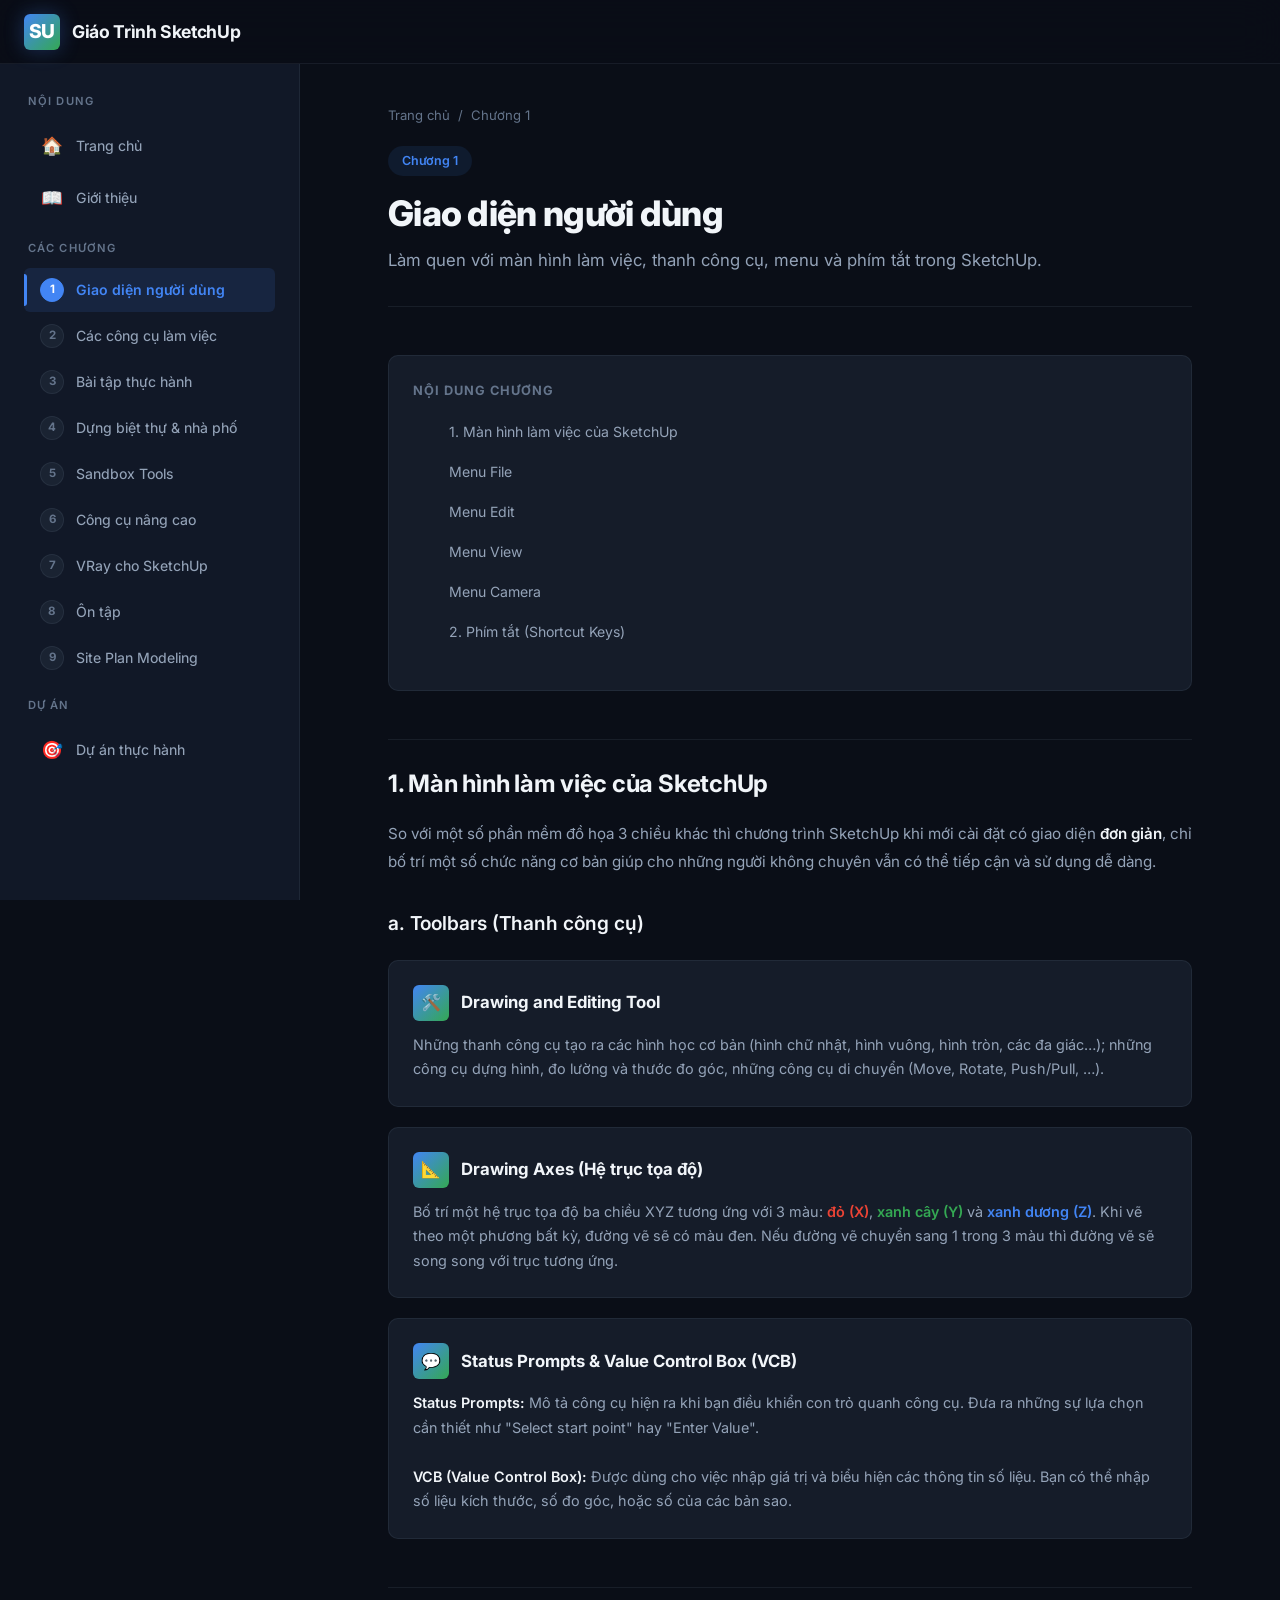
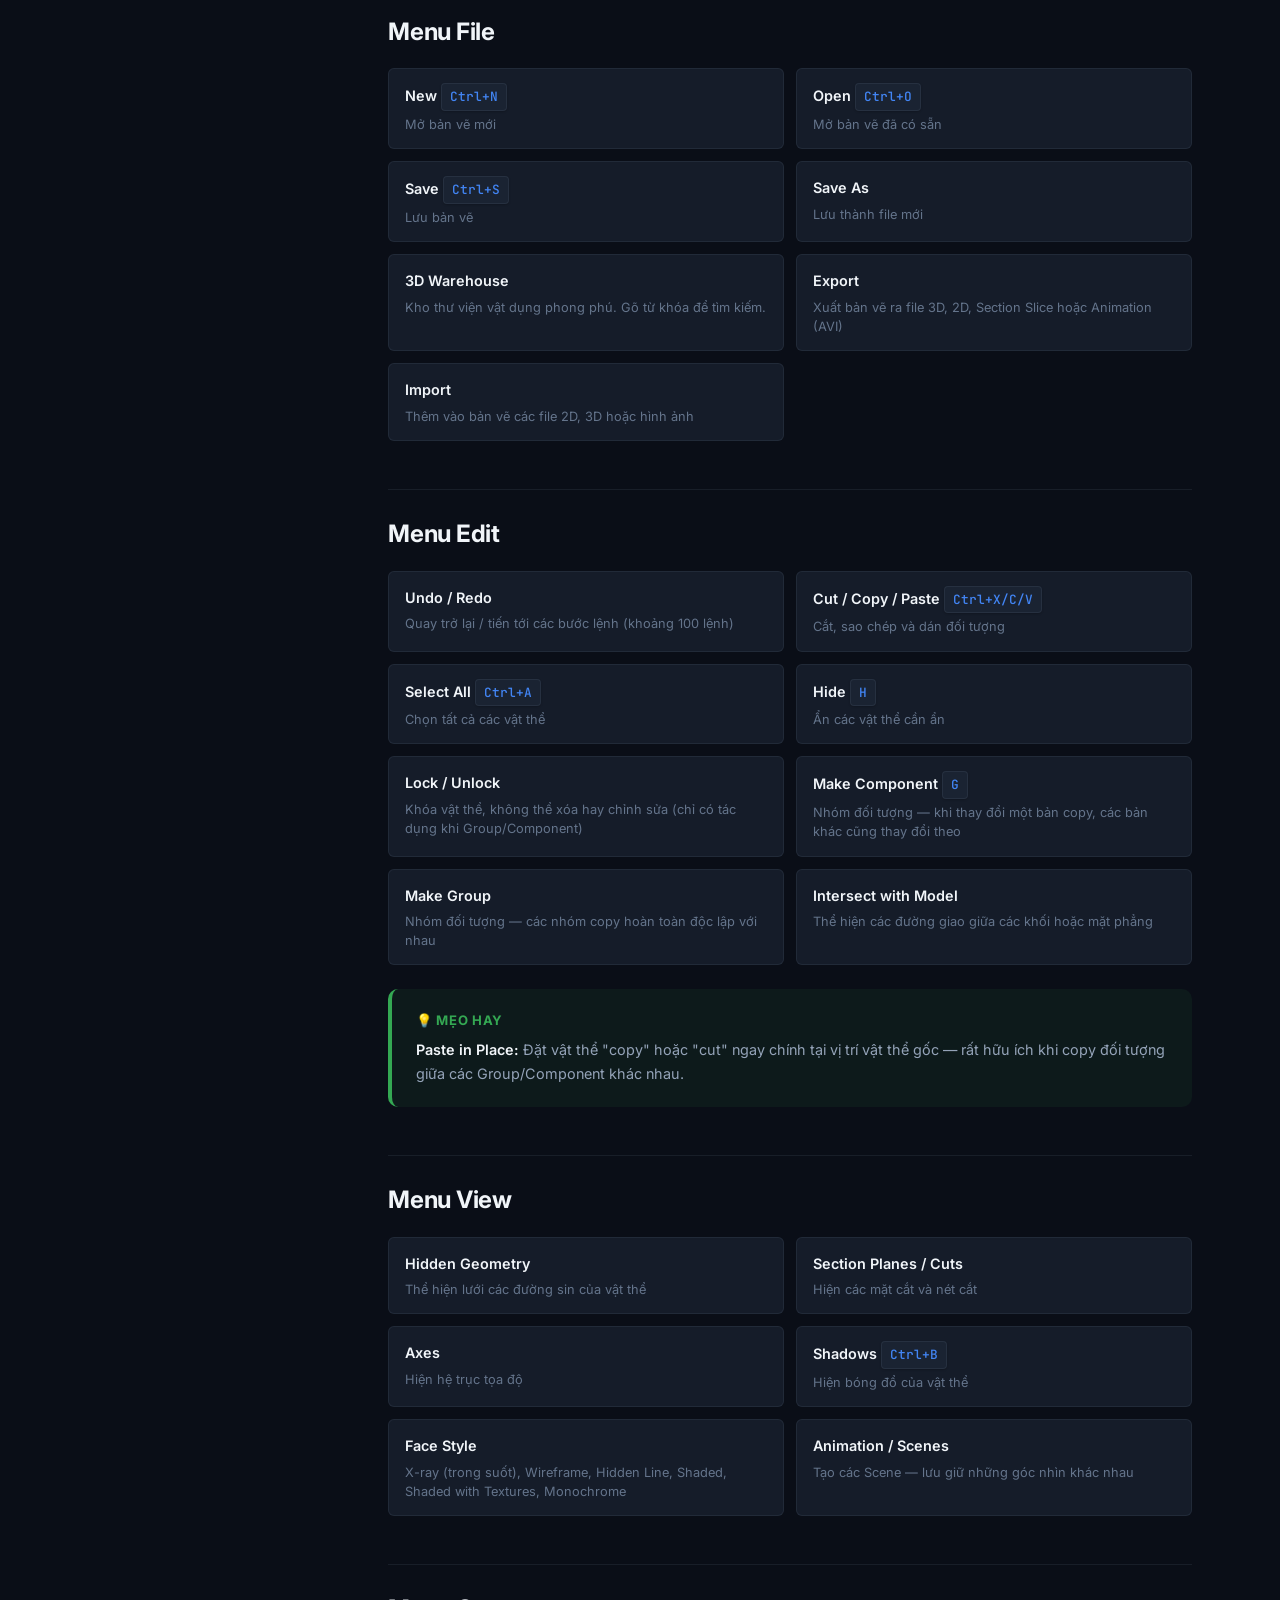
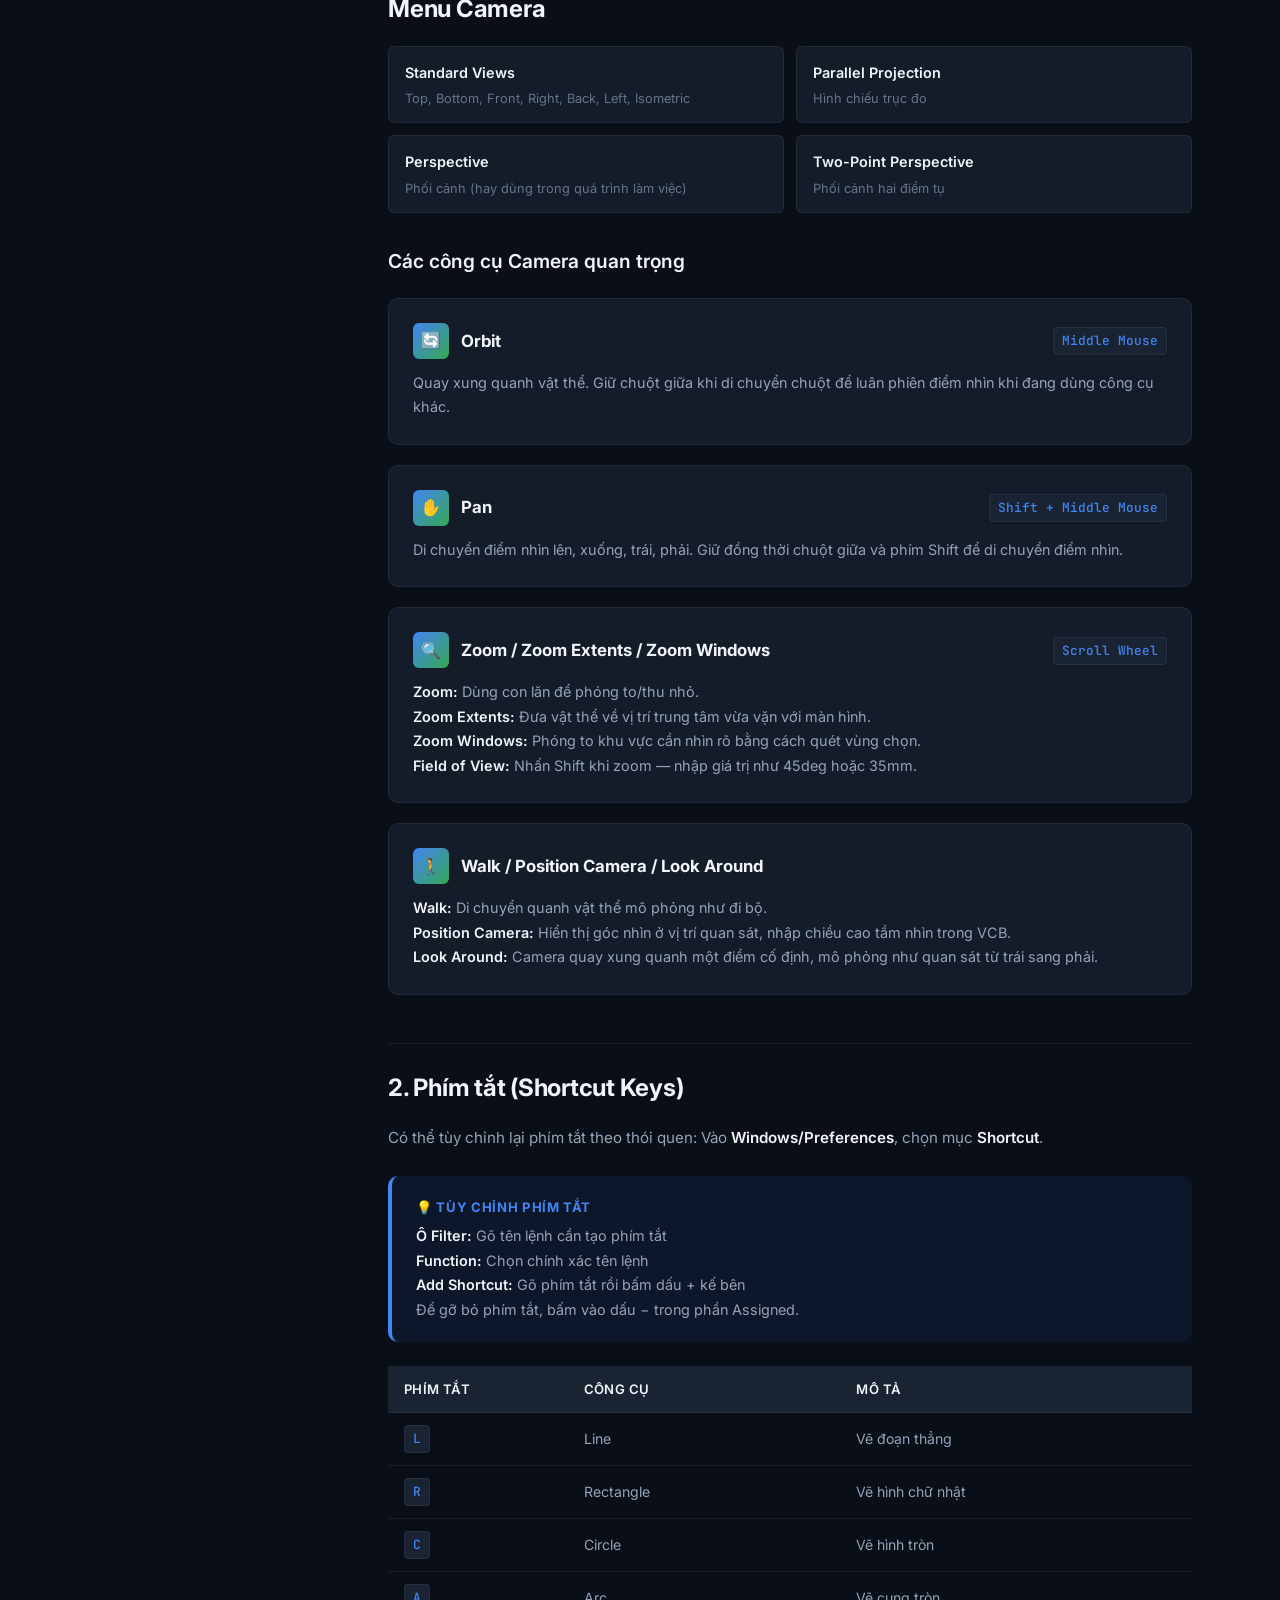
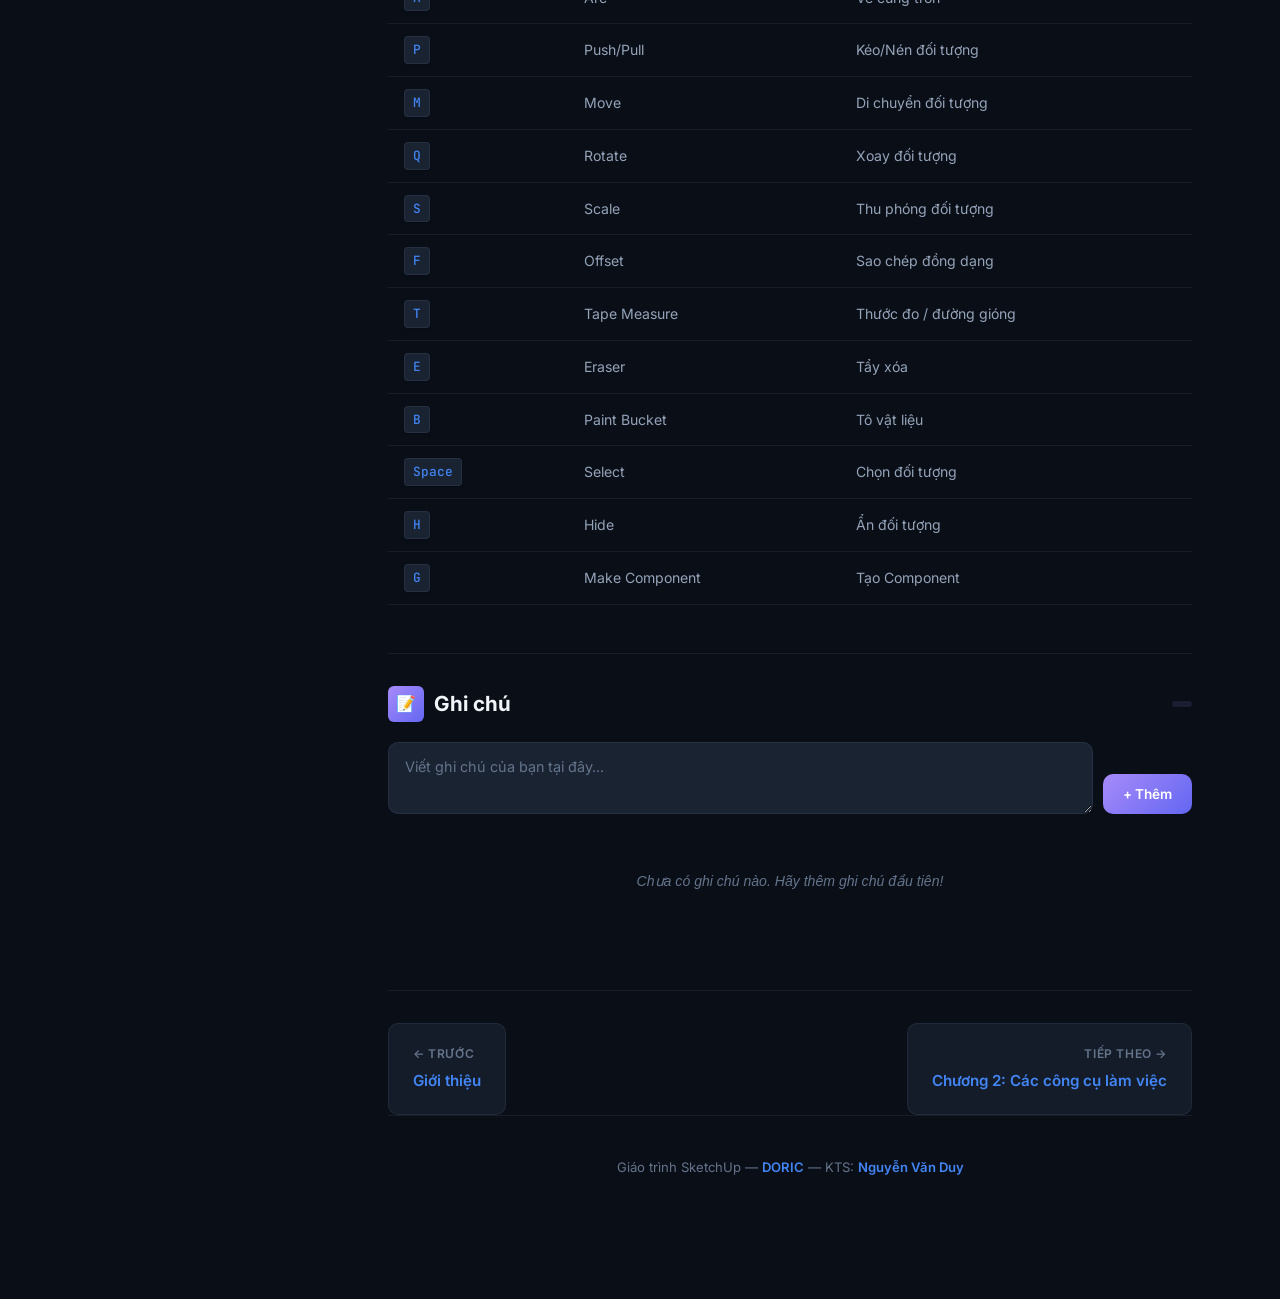
==== commit b9a88279: "feat: Add Chapter 9 (Site Plan Modeling), terrain extensions, Extension Warehouse, 3 new practice pr" ====
--- a/chapters/chuong1.html
+++ b/chapters/chuong1.html
@@ -33,6 +33,13 @@
         <li><a href="chuong6.html" class="sidebar__link"><span class="sidebar__chapter-num">6</span>Công cụ nâng cao</a></li>
         <li><a href="chuong7.html" class="sidebar__link"><span class="sidebar__chapter-num">7</span>VRay cho SketchUp</a></li>
         <li><a href="chuong8.html" class="sidebar__link"><span class="sidebar__chapter-num">8</span>Ôn tập</a></li>
+        <li><a href="chuong9.html" class="sidebar__link"><span class="sidebar__chapter-num">9</span>Site Plan Modeling</a></li>
+      </ul>
+    </div>
+    <div class="sidebar__section">
+      <div class="sidebar__label">Dự án</div>
+      <ul class="sidebar__nav">
+        <li><a href="du-an-thuc-hanh.html" class="sidebar__link"><span class="sidebar__icon">🎯</span>Dự án thực hành</a></li>
       </ul>
     </div>
   </aside>
--- a/styles.css
+++ b/styles.css
@@ -1098,3 +1098,178 @@
   font-weight: 400;
   font-size: 0.72rem;
 }
+
+/* ── Notes Section ── */
+.notes-section {
+  margin-top: 48px;
+  padding-top: 32px;
+  border-top: 1px solid var(--border-color);
+}
+
+.notes-section__header {
+  display: flex;
+  align-items: center;
+  gap: 10px;
+  margin-bottom: 20px;
+}
+
+.notes-section__icon {
+  width: 36px;
+  height: 36px;
+  background: linear-gradient(135deg, #a78bfa, #6366f1);
+  border-radius: var(--radius-sm);
+  display: flex;
+  align-items: center;
+  justify-content: center;
+  font-size: 1rem;
+}
+
+.notes-section__title {
+  font-size: 1.3rem;
+  font-weight: 700;
+  color: var(--text-primary);
+}
+
+.notes-section__count {
+  margin-left: auto;
+  padding: 3px 10px;
+  background: rgba(167, 139, 250, 0.12);
+  border-radius: 100px;
+  font-size: 0.75rem;
+  color: var(--accent-purple);
+  font-weight: 600;
+}
+
+.notes-form {
+  display: flex;
+  gap: 10px;
+  margin-bottom: 24px;
+  align-items: flex-end;
+}
+
+.notes-form__textarea {
+  flex: 1;
+  min-height: 44px;
+  max-height: 180px;
+  padding: 12px 16px;
+  background: var(--bg-tertiary);
+  border: 1px solid var(--border-color);
+  border-radius: var(--radius-md);
+  color: var(--text-primary);
+  font-family: 'Inter', sans-serif;
+  font-size: 0.9rem;
+  line-height: 1.6;
+  resize: vertical;
+  transition: border-color var(--transition-fast), box-shadow var(--transition-fast);
+  outline: none;
+}
+
+.notes-form__textarea::placeholder {
+  color: var(--text-muted);
+}
+
+.notes-form__textarea:focus {
+  border-color: var(--accent-purple);
+  box-shadow: 0 0 0 3px rgba(167, 139, 250, 0.15);
+}
+
+.notes-form__btn {
+  flex-shrink: 0;
+  padding: 12px 20px;
+  background: linear-gradient(135deg, #a78bfa, #6366f1);
+  border: none;
+  border-radius: var(--radius-md);
+  color: white;
+  font-family: 'Inter', sans-serif;
+  font-size: 0.85rem;
+  font-weight: 600;
+  cursor: pointer;
+  transition: all var(--transition-fast);
+  white-space: nowrap;
+}
+
+.notes-form__btn:hover {
+  transform: translateY(-1px);
+  box-shadow: 0 4px 16px rgba(99, 102, 241, 0.4);
+}
+
+.notes-form__btn:active {
+  transform: translateY(0);
+}
+
+.notes-list {
+  display: flex;
+  flex-direction: column;
+  gap: 12px;
+}
+
+.note-card {
+  position: relative;
+  padding: 16px 20px;
+  background: var(--bg-card);
+  border: 1px solid var(--border-color);
+  border-radius: var(--radius-md);
+  animation: fadeInUp 0.3s ease-out;
+  transition: border-color var(--transition-fast);
+}
+
+.note-card:hover {
+  border-color: rgba(167, 139, 250, 0.25);
+}
+
+.note-card__time {
+  display: flex;
+  align-items: center;
+  gap: 6px;
+  font-size: 0.72rem;
+  color: var(--accent-purple);
+  font-weight: 500;
+  margin-bottom: 8px;
+  letter-spacing: 0.02em;
+}
+
+.note-card__text {
+  font-size: 0.9rem;
+  color: var(--text-secondary);
+  line-height: 1.7;
+  white-space: pre-wrap;
+  word-break: break-word;
+}
+
+.note-card__delete {
+  position: absolute;
+  top: 12px;
+  right: 12px;
+  width: 28px;
+  height: 28px;
+  background: transparent;
+  border: 1px solid transparent;
+  border-radius: var(--radius-sm);
+  color: var(--text-muted);
+  font-size: 0.85rem;
+  cursor: pointer;
+  display: flex;
+  align-items: center;
+  justify-content: center;
+  opacity: 0;
+  transition: all var(--transition-fast);
+}
+
+.note-card:hover .note-card__delete {
+  opacity: 1;
+}
+
+.note-card__delete:hover {
+  background: rgba(234, 67, 53, 0.12);
+  border-color: rgba(234, 67, 53, 0.3);
+  color: var(--accent-danger);
+}
+
+.notes-empty {
+  text-align: center;
+  padding: 32px 20px;
+  color: var(--text-muted);
+  font-size: 0.88rem;
+  font-style: italic;
+}
+
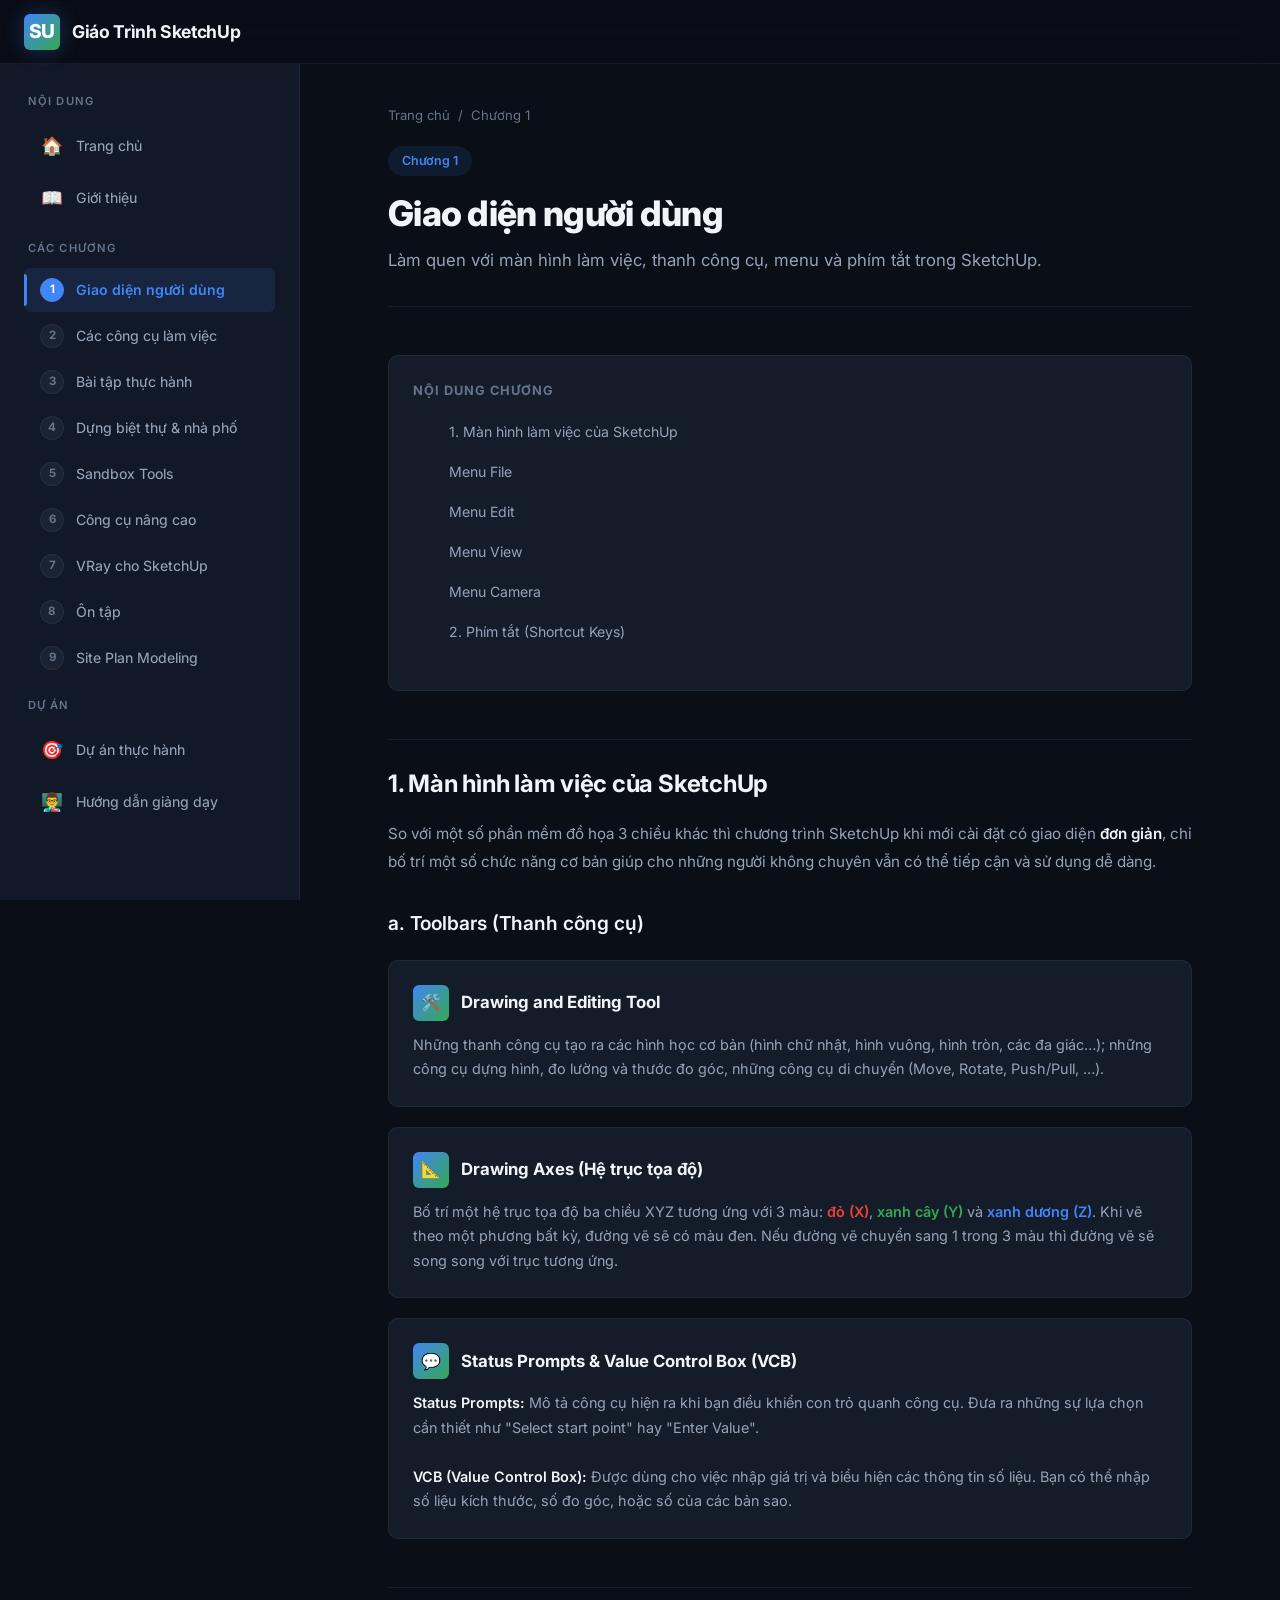
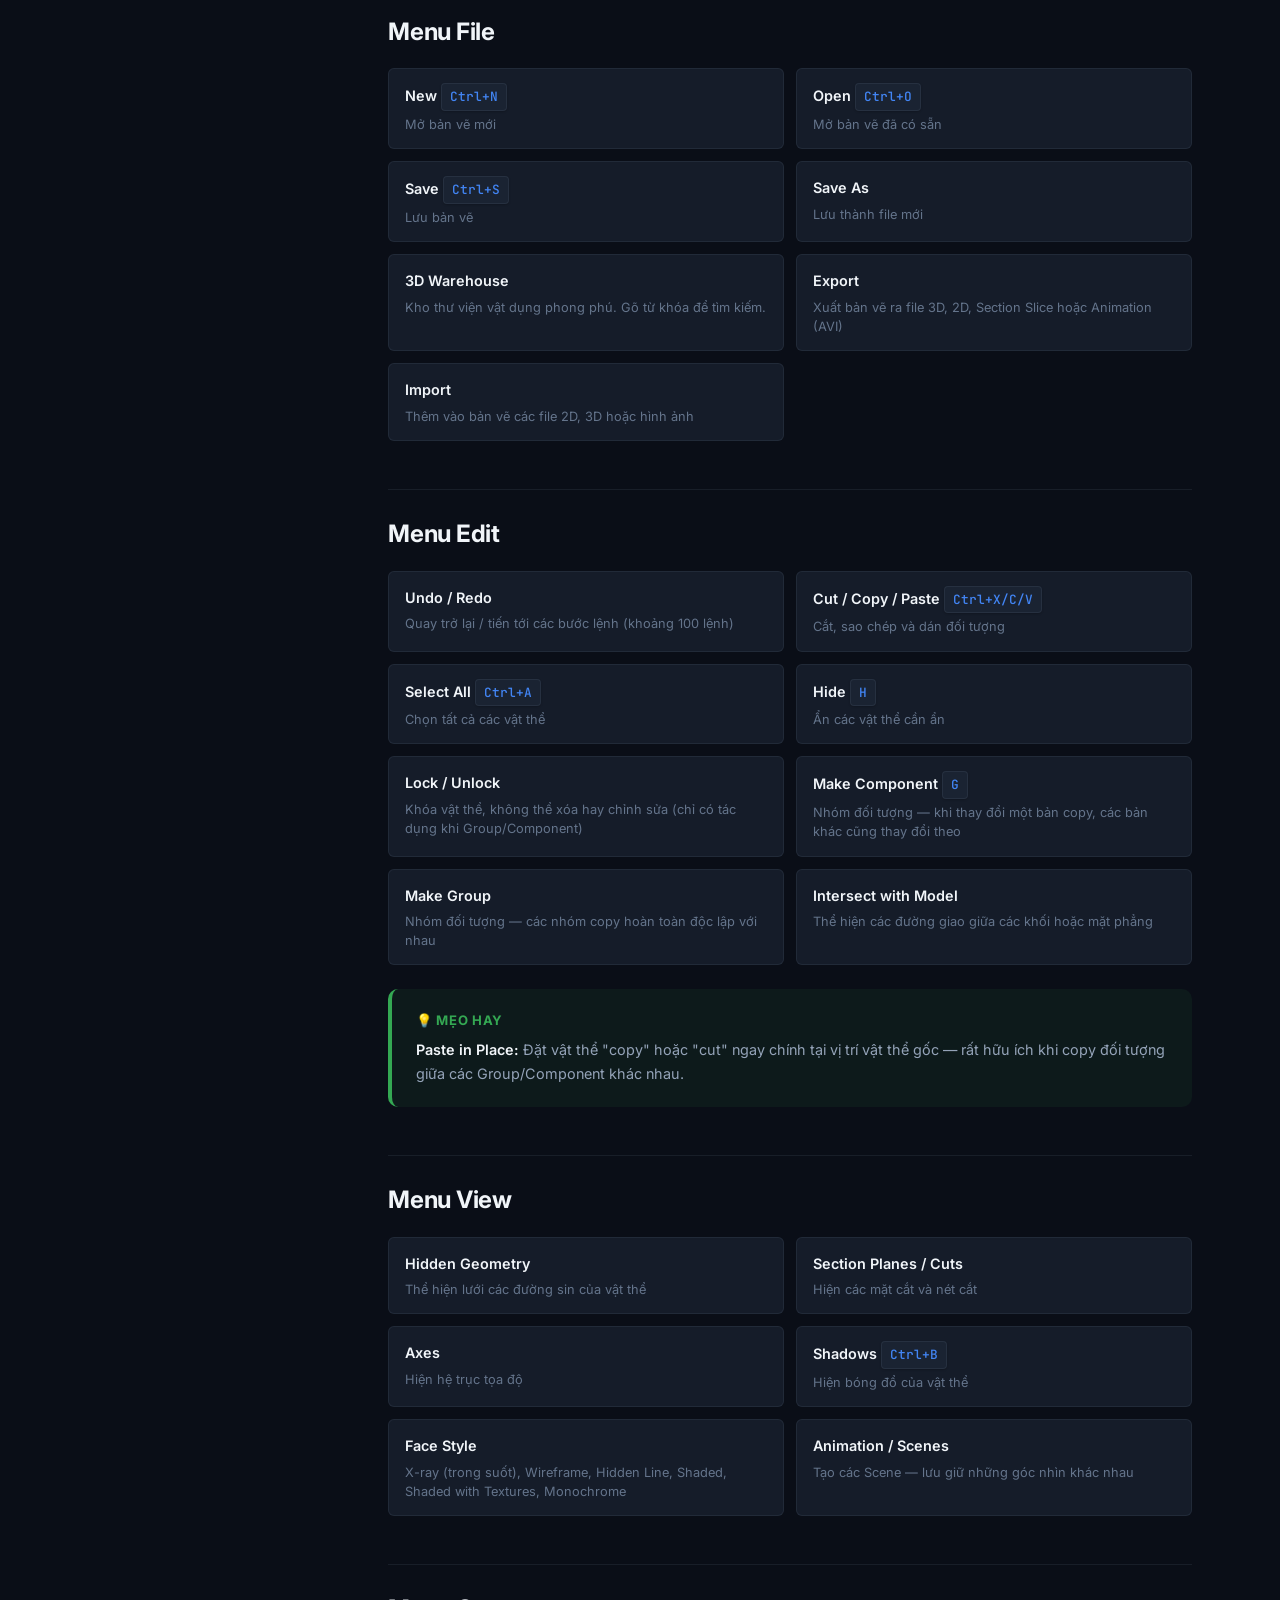
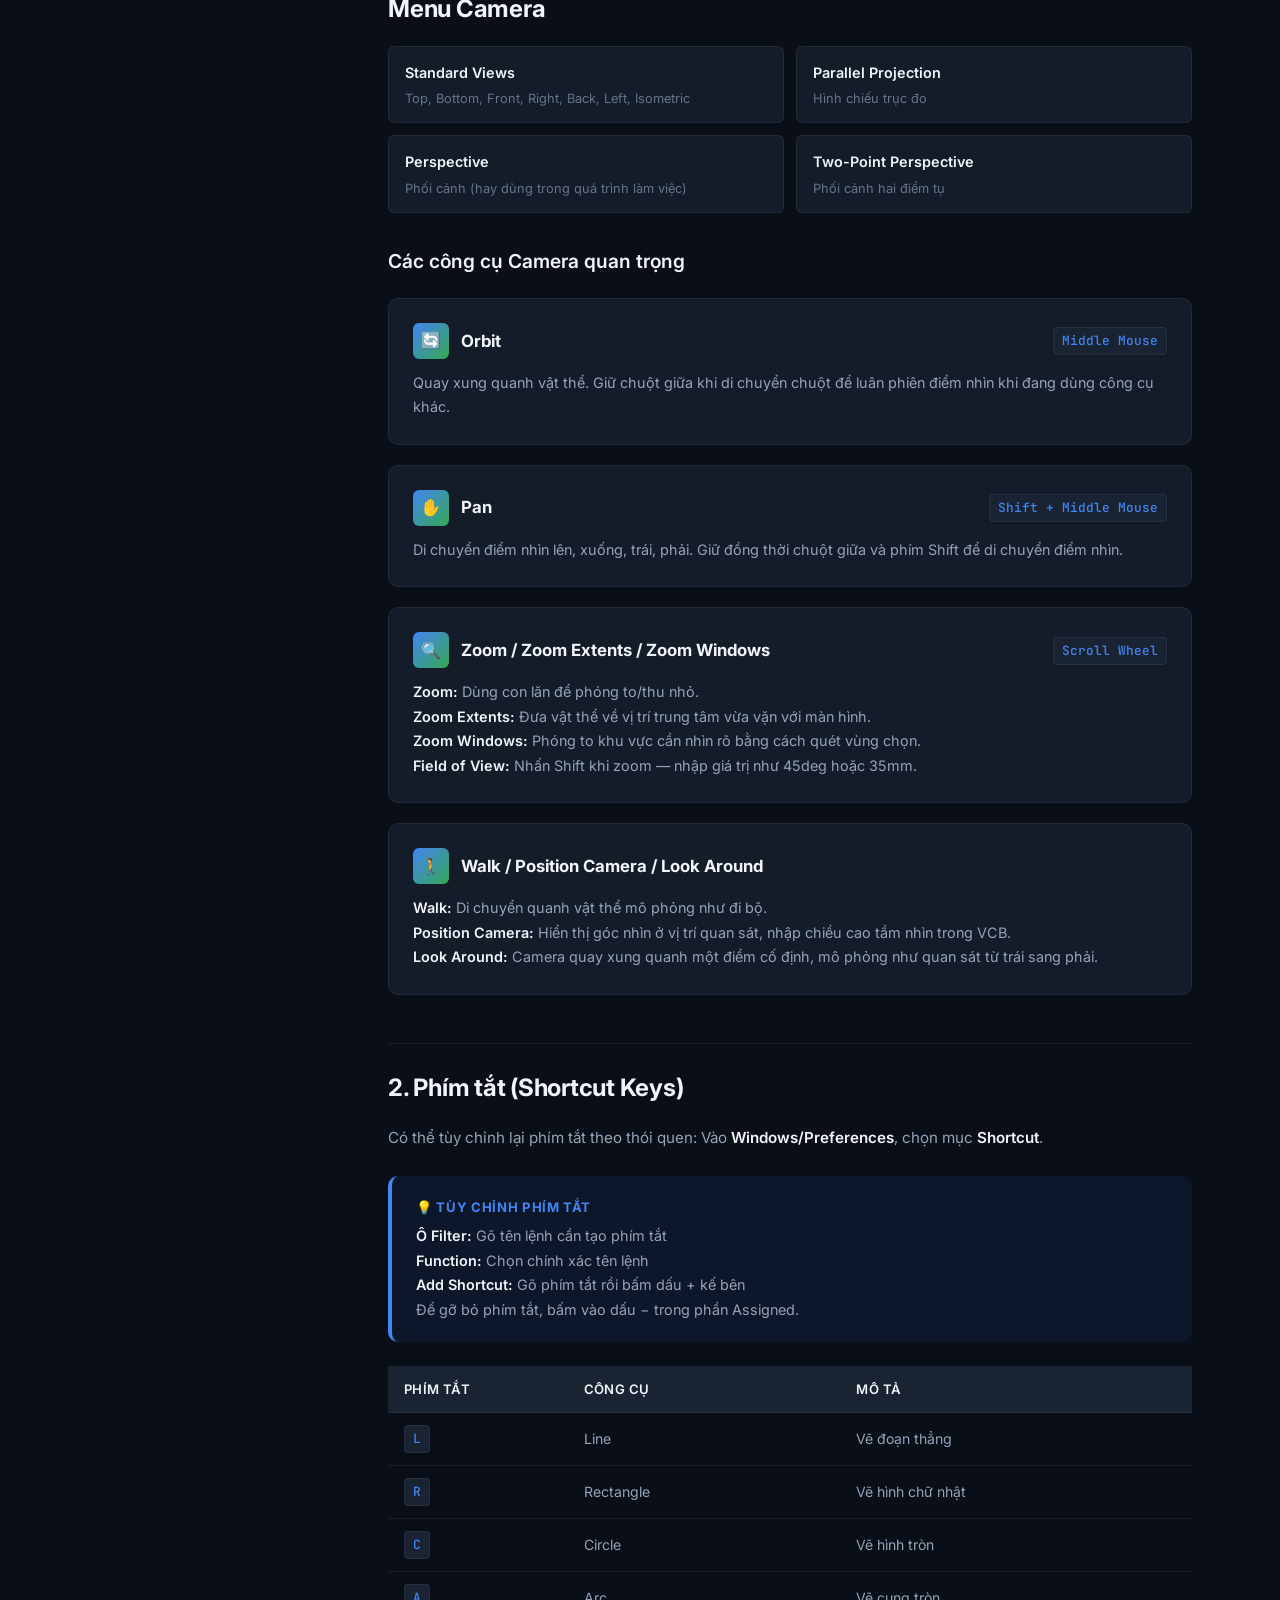
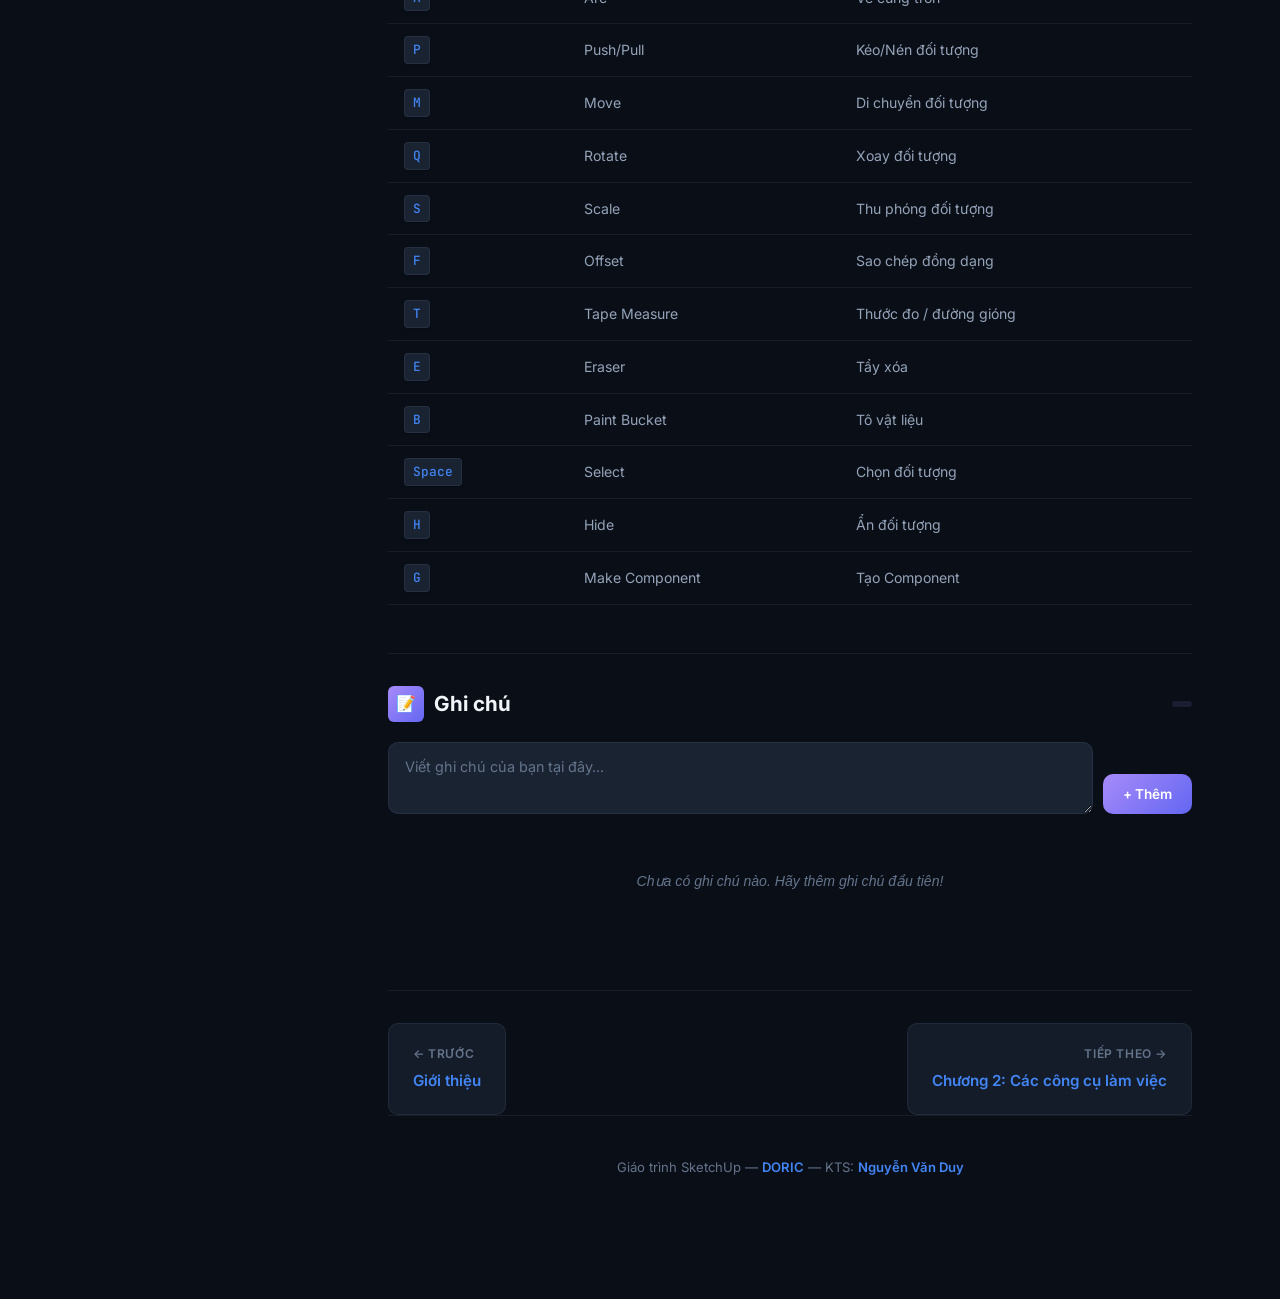
==== commit 53917066: "feat: Add Import Image/Glue to/Scale-center (Ch2), Gallery/Staircase exercises (Ch3), Teaching Guide" ====
--- a/chapters/chuong1.html
+++ b/chapters/chuong1.html
@@ -39,7 +39,7 @@
     <div class="sidebar__section">
       <div class="sidebar__label">Dự án</div>
       <ul class="sidebar__nav">
-        <li><a href="du-an-thuc-hanh.html" class="sidebar__link"><span class="sidebar__icon">🎯</span>Dự án thực hành</a></li>
+        <li><a href="du-an-thuc-hanh.html" class="sidebar__link"><span class="sidebar__icon">🎯</span>Dự án thực hành</a></li><li><a href="huong-dan-giang-day.html" class="sidebar__link"><span class="sidebar__icon">👨‍🏫</span>Hướng dẫn giảng dạy</a></li>
       </ul>
     </div>
   </aside>
